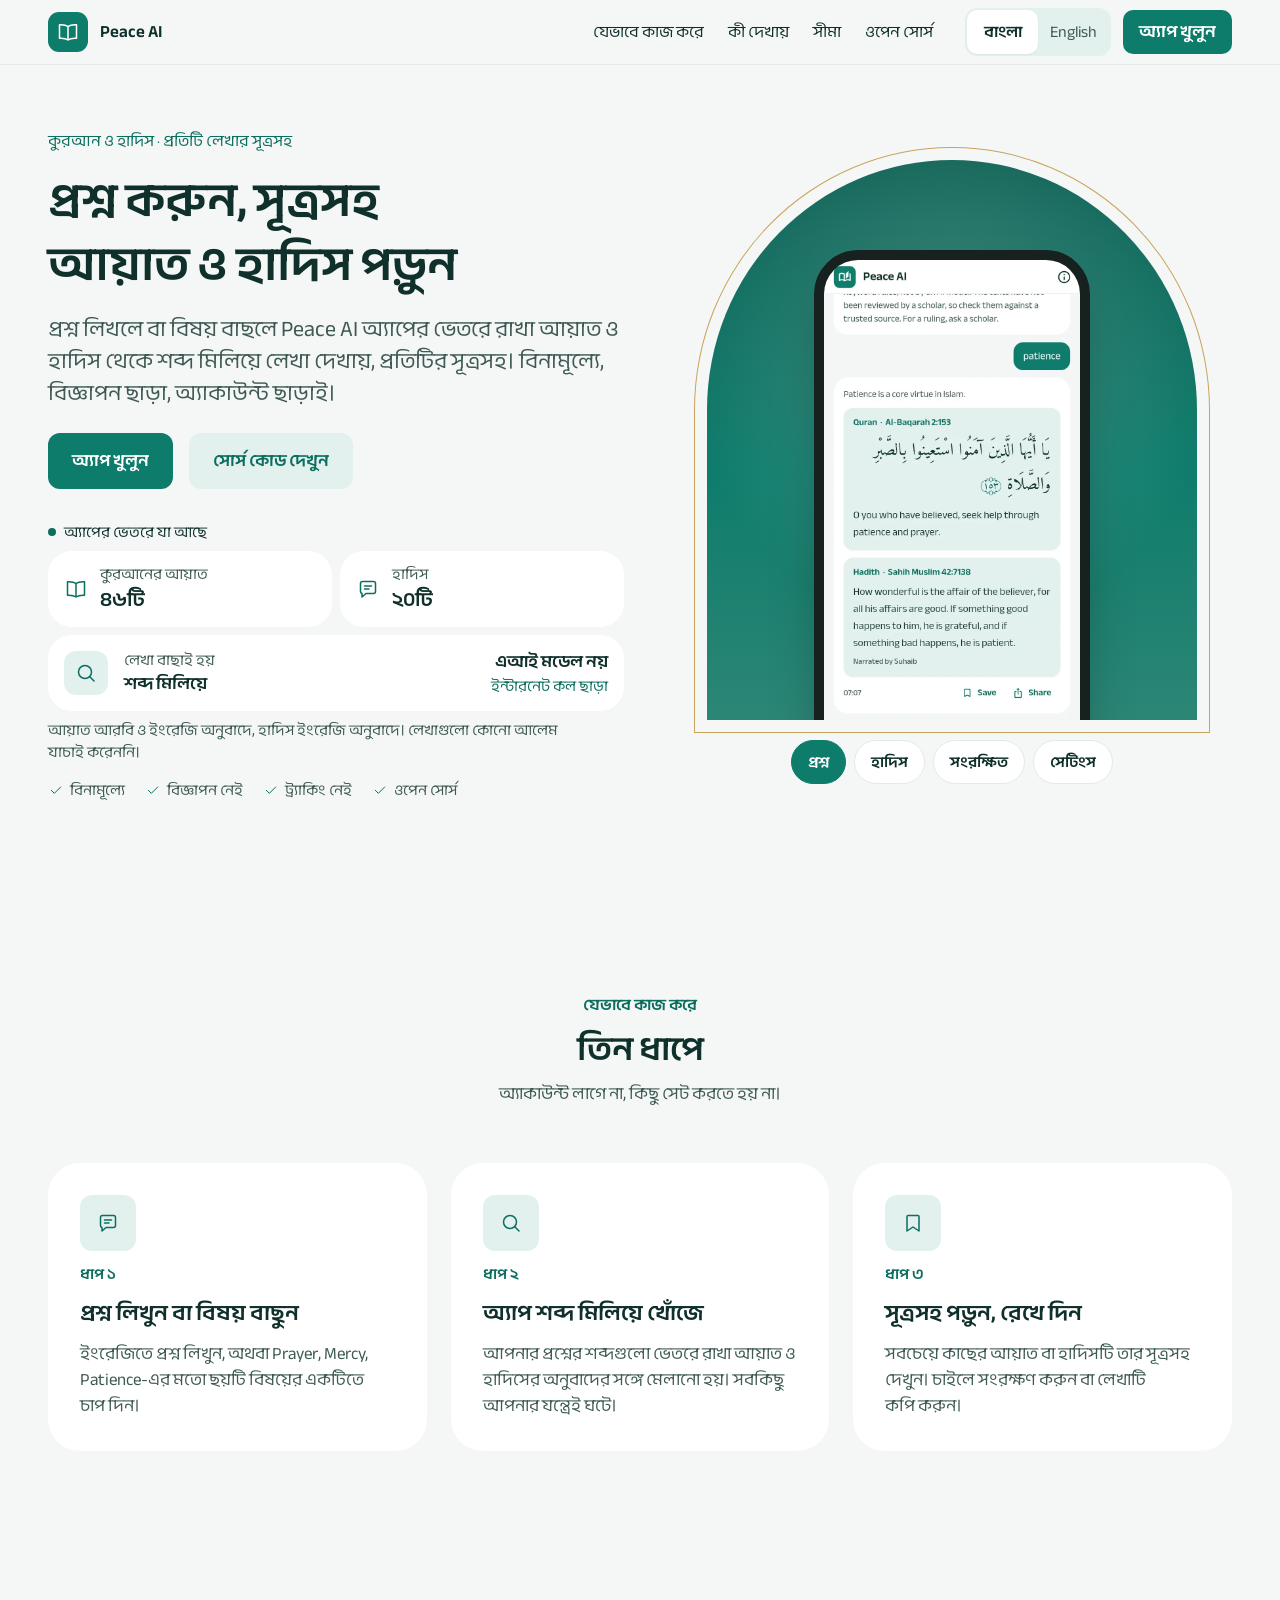
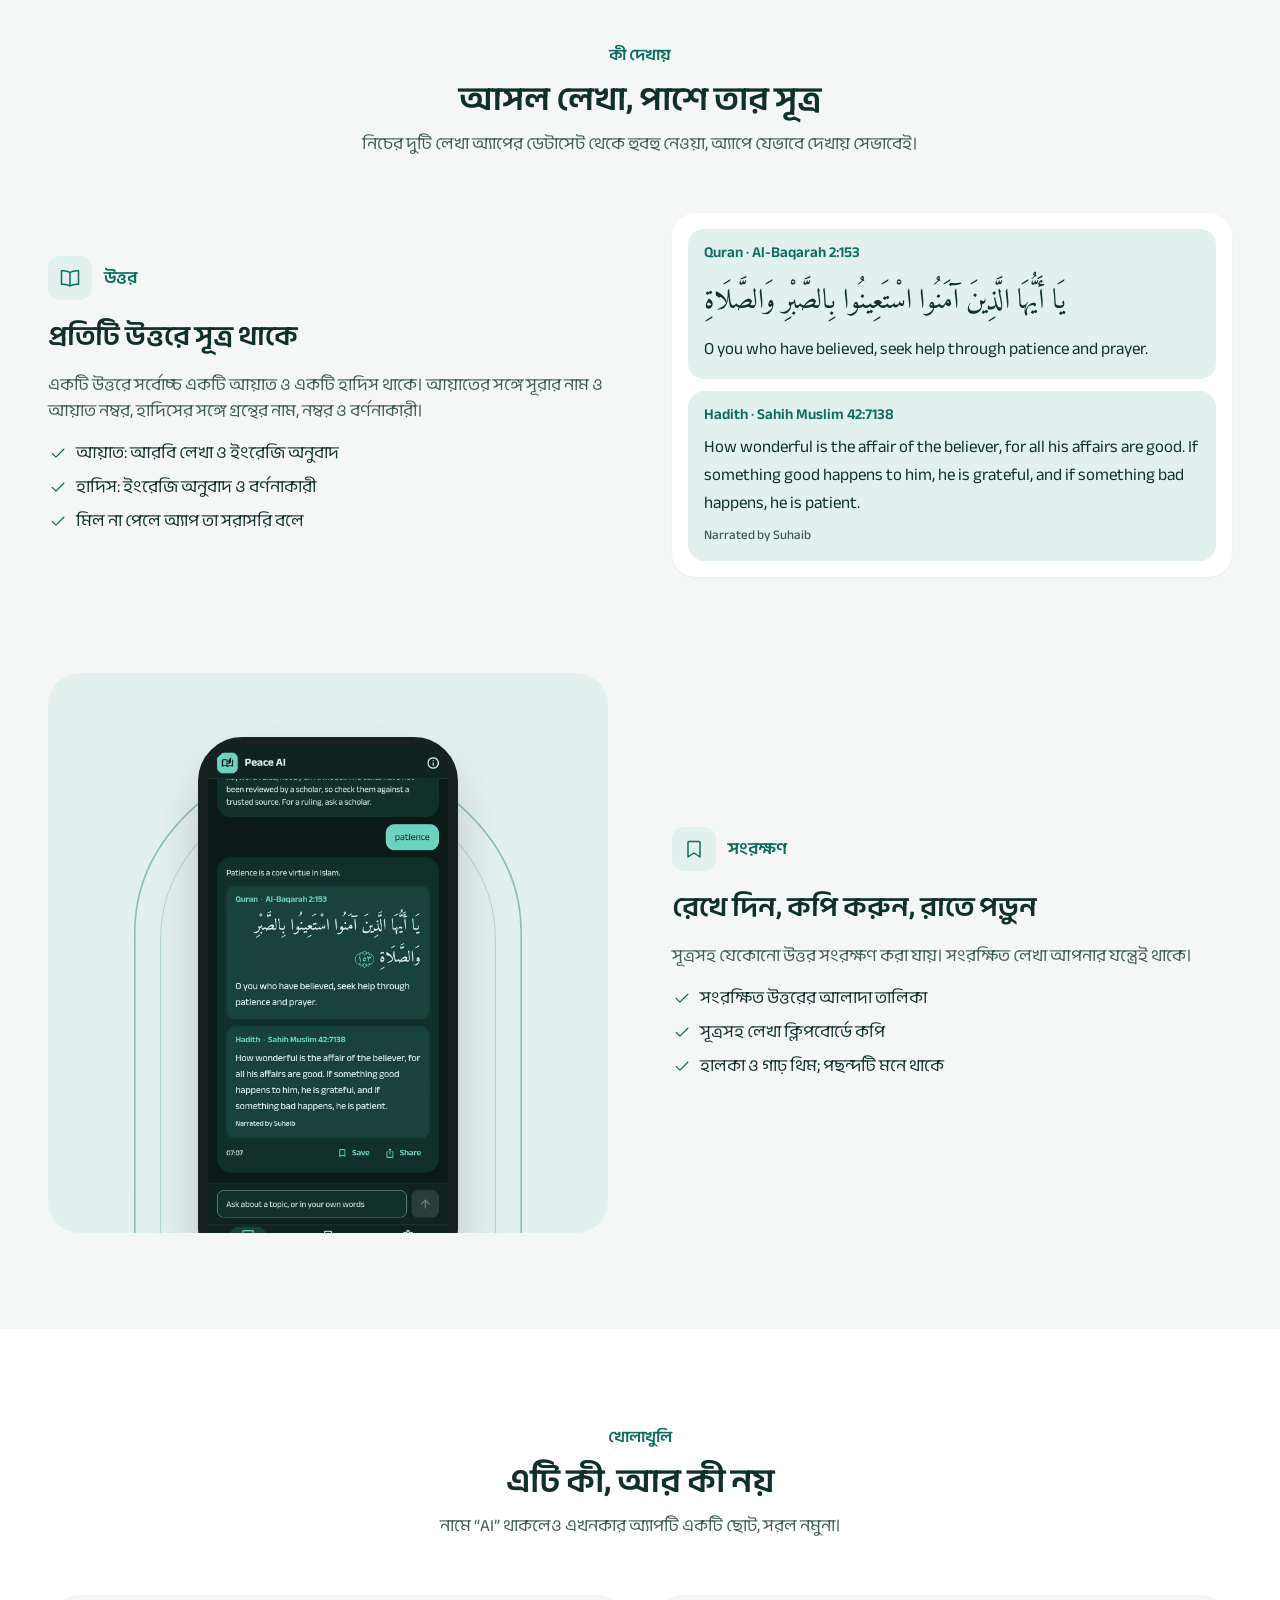
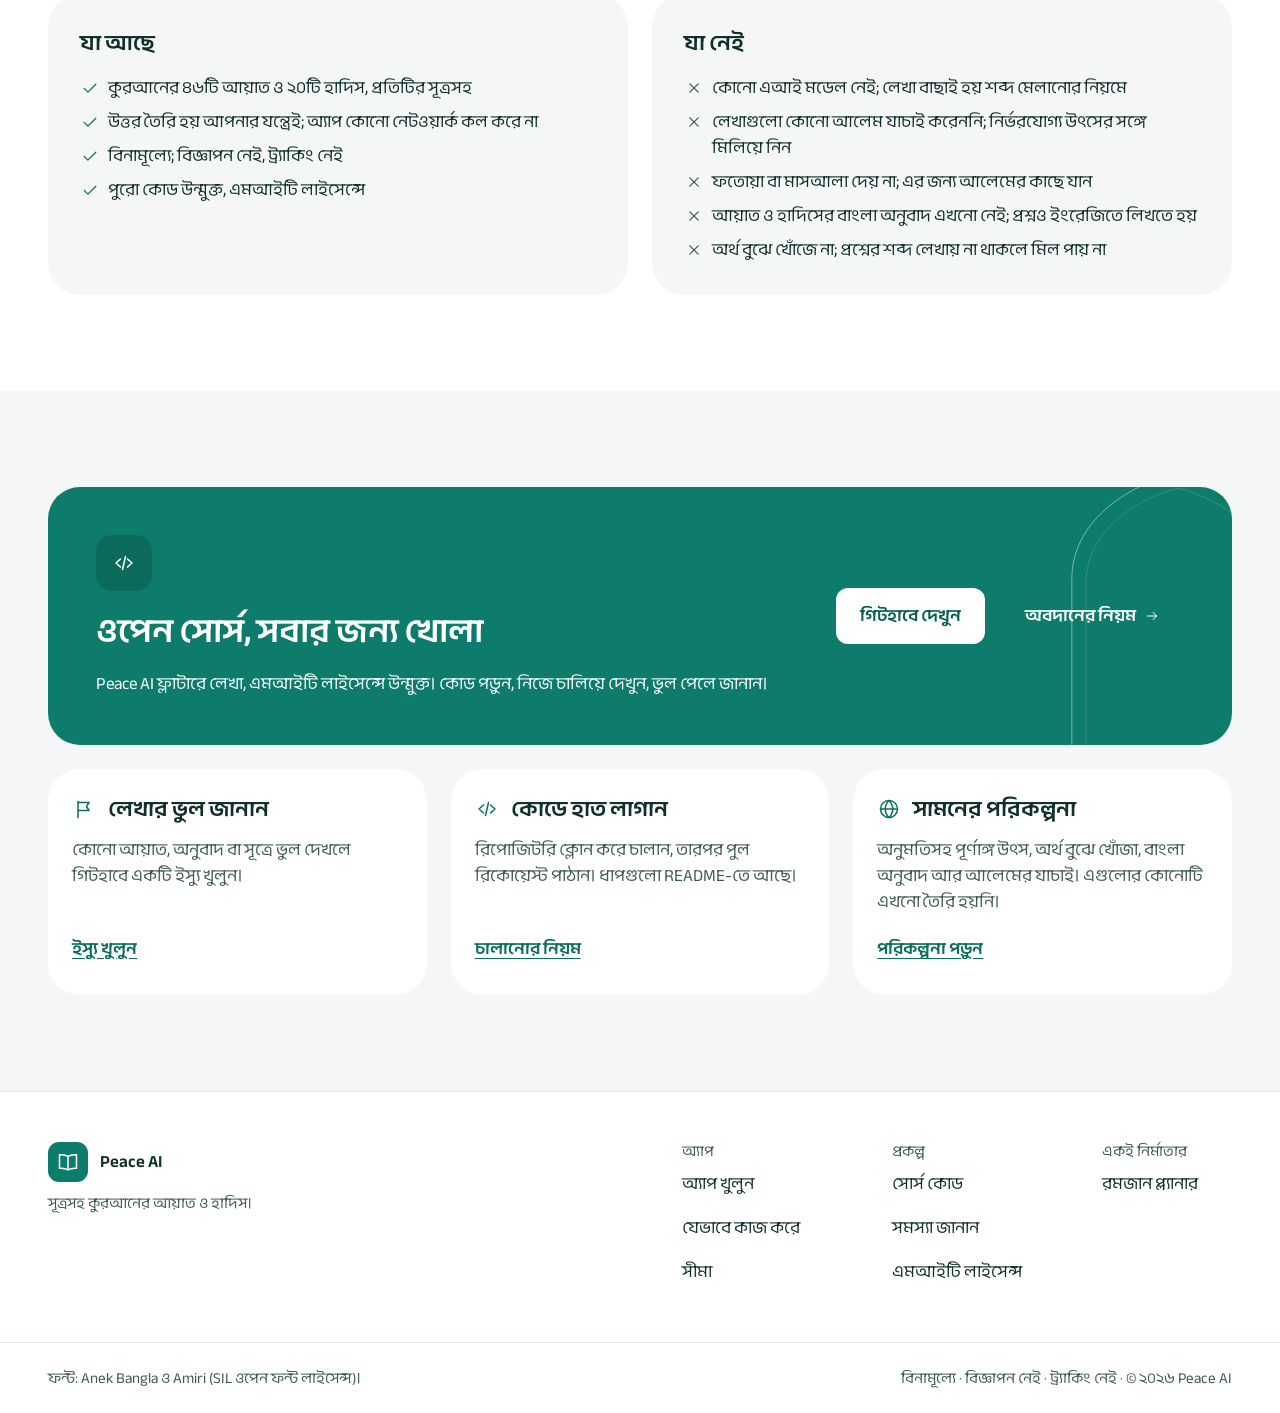
==== site/index.html @ f568fc6a "Retheme the app after Ramadan Planner and add a landing page The app now uses Ramadan Planner's desi" ====
<!doctype html>
<html lang="bn">
<head>
  <meta charset="utf-8">
  <meta name="viewport" content="width=device-width, initial-scale=1">
  <title>Peace AI: সূত্রসহ কুরআনের আয়াত ও হাদিস</title>
  <meta name="description" content="প্রশ্ন লিখলে Peace AI অ্যাপের ভেতরে রাখা ৪৬টি আয়াত ও ২০টি হাদিস থেকে শব্দ মিলিয়ে লেখা দেখায়, প্রতিটির সূত্রসহ। বিনামূল্যে, বিজ্ঞাপন ও ট্র্যাকিং ছাড়া, ওপেন সোর্স।">
  <meta name="theme-color" content="#0E7C6B">
  <link rel="preload" href="assets/fonts/anek-bangla-bengali-wght-normal.woff2" as="font" type="font/woff2" crossorigin>
  <link rel="stylesheet" href="styles.css">
  <link rel="icon" href="data:image/svg+xml,%3Csvg xmlns='http://www.w3.org/2000/svg' viewBox='0 0 40 40'%3E%3Crect width='40' height='40' rx='11' fill='%230E7C6B'/%3E%3Cpath d='M20 13v15M20 13c-2-1.6-5-2.2-9-2v15c4-.2 7 .4 9 2 2-1.6 5-2.2 9-2V11c-4-.2-7 .4-9 2Z' fill='none' stroke='%23fff' stroke-width='2' stroke-linejoin='round'/%3E%3C/svg%3E">
</head>
<body>
<svg width="0" height="0" style="position:absolute" aria-hidden="true">
  <defs>
    <symbol id="i-book" viewBox="0 0 24 24"><path d="M12 6.5v13.5M12 6.5C10.3 5.2 7.5 4.6 3.5 4.8v13.5c4-.2 6.8.4 8.5 1.7 1.7-1.3 4.5-1.9 8.5-1.7V4.8c-4-.2-6.8.4-8.5 1.7Z"/></symbol>
    <symbol id="i-check" viewBox="0 0 24 24"><path d="m5 12.5 4.5 4.5L19 7.5"/></symbol>
    <symbol id="i-cross" viewBox="0 0 24 24"><path d="M7 7l10 10M17 7 7 17"/></symbol>
    <symbol id="i-chat" viewBox="0 0 24 24"><path d="M4.5 6.5a2 2 0 0 1 2-2h11a2 2 0 0 1 2 2v8a2 2 0 0 1-2 2H10l-4 3.5V16.5a2 2 0 0 1-1.5-2Z"/><path d="M8.5 9h7M8.5 12h4.5"/></symbol>
    <symbol id="i-search" viewBox="0 0 24 24"><circle cx="11" cy="11" r="6.5"/><path d="m16 16 4 4"/></symbol>
    <symbol id="i-bookmark" viewBox="0 0 24 24"><path d="M7 4.5h10a1 1 0 0 1 1 1V20l-6-4-6 4V5.5a1 1 0 0 1 1-1Z"/></symbol>
    <symbol id="i-code" viewBox="0 0 24 24"><path d="m8.5 8-4.5 4 4.5 4M15.5 8l4.5 4-4.5 4M13.5 5.5l-3 13"/></symbol>
    <symbol id="i-heart" viewBox="0 0 24 24"><path d="M12 20s-7.5-4.4-7.5-10A4.3 4.3 0 0 1 12 7.4 4.3 4.3 0 0 1 19.5 10c0 5.6-7.5 10-7.5 10Z"/></symbol>
    <symbol id="i-flag" viewBox="0 0 24 24"><path d="M6 20.5V4.5M6 5.5h11l-2.5 4 2.5 4H6"/></symbol>
    <symbol id="i-globe" viewBox="0 0 24 24"><circle cx="12" cy="12" r="8.5"/><path d="M3.5 12h17M12 3.5c2.5 2.4 3.7 5.2 3.7 8.5s-1.2 6.1-3.7 8.5c-2.5-2.4-3.7-5.2-3.7-8.5s1.2-6.1 3.7-8.5Z"/></symbol>
    <symbol id="i-arrow" viewBox="0 0 24 24"><path d="M5 12h14M13.5 6.5 19 12l-5.5 5.5"/></symbol>
  </defs>
</svg>

<a class="skip" href="#main" data-i="skip">মূল অংশে যান</a>

<header class="bar">
  <div class="wrap bar-in">
    <a class="brand" href="#top" aria-label="Peace AI">
      <span class="logo" aria-hidden="true"><svg class="ic"><use href="#i-book"/></svg></span>
      <span class="brand-name" lang="en">Peace AI</span>
    </a>
    <nav class="nav" aria-label="সাইটের অংশ" data-i-attr="aria-label:navLabel">
      <a href="#how" data-i="navHow">যেভাবে কাজ করে</a>
      <a href="#shows" data-i="navShows">কী দেখায়</a>
      <a href="#honest" data-i="navHonest">সীমা</a>
      <a href="#open" data-i="navOpen">ওপেন সোর্স</a>
    </nav>
    <div class="seg" role="group" aria-label="ভাষা" data-i-attr="aria-label:langLabel">
      <button type="button" lang="bn" data-lang="bn" aria-pressed="true">বাংলা</button>
      <button type="button" lang="en" data-lang="en" aria-pressed="false">English</button>
    </div>
    <a class="btn btn-primary bar-cta" href="/app/" data-i="open">অ্যাপ খুলুন</a>
  </div>
</header>

<main id="main" tabindex="-1">
  <section class="wrap hero" id="top" aria-labelledby="hero-title">
    <div class="hero-text">
      <p class="eyebrow" data-i="heroEyebrow">কুরআন ও হাদিস · প্রতিটি লেখার সূত্রসহ</p>
      <h1 id="hero-title" data-i="heroTitle">প্রশ্ন করুন, সূত্রসহ আয়াত ও হাদিস পড়ুন</h1>
      <p class="lead" data-i="heroLead">প্রশ্ন লিখলে বা বিষয় বাছলে Peace AI অ্যাপের ভেতরে রাখা আয়াত ও হাদিস থেকে শব্দ মিলিয়ে লেখা দেখায়, প্রতিটির সূত্রসহ। বিনামূল্যে, বিজ্ঞাপন ছাড়া, অ্যাকাউন্ট ছাড়াই।</p>
      <div class="actions">
        <a class="btn btn-primary btn-lg" href="/app/" data-i="open">অ্যাপ খুলুন</a>
        <a class="btn btn-soft btn-lg" href="https://github.com/tahmidbintaslim/Peace-AI" data-i="source">সোর্স কোড দেখুন</a>
      </div>

      <section class="facts" aria-labelledby="facts-title">
        <h2 id="facts-title" class="dot-label"><span aria-hidden="true"></span><span data-i="factsTitle">অ্যাপের ভেতরে যা আছে</span></h2>
        <div class="fact-pair">
          <div class="card fact">
            <svg class="ic ic-accent"><use href="#i-book"/></svg>
            <p><span class="small muted" data-i="factVersesLabel">কুরআনের আয়াত</span><strong data-i="factVerses">৪৬টি</strong></p>
          </div>
          <div class="card fact">
            <svg class="ic ic-accent"><use href="#i-chat"/></svg>
            <p><span class="small muted" data-i="factHadithLabel">হাদিস</span><strong data-i="factHadith">২০টি</strong></p>
          </div>
        </div>
        <div class="card fact fact-wide">
          <span class="tile" aria-hidden="true"><svg class="ic"><use href="#i-search"/></svg></span>
          <p><span class="small muted" data-i="factHowLabel">লেখা বাছাই হয়</span><strong data-i="factHow">শব্দ মিলিয়ে</strong></p>
          <p class="fact-end"><strong data-i="factNoAi">এআই মডেল নয়</strong><span class="small accent" data-i="factOffline">ইন্টারনেট কল ছাড়া</span></p>
        </div>
        <p class="small muted" data-i="factNote">আয়াত আরবি ও ইংরেজি অনুবাদে, হাদিস ইংরেজি অনুবাদে। লেখাগুলো কোনো আলেম যাচাই করেননি।</p>
      </section>

      <ul class="ticks-row">
        <li><svg class="ic ic-sm ic-accent"><use href="#i-check"/></svg><span data-i="tickFree">বিনামূল্যে</span></li>
        <li><svg class="ic ic-sm ic-accent"><use href="#i-check"/></svg><span data-i="tickAds">বিজ্ঞাপন নেই</span></li>
        <li><svg class="ic ic-sm ic-accent"><use href="#i-check"/></svg><span data-i="tickTrack">ট্র্যাকিং নেই</span></li>
        <li><svg class="ic ic-sm ic-accent"><use href="#i-check"/></svg><span data-i="tickOpen">ওপেন সোর্স</span></li>
      </ul>
    </div>

    <div class="showcase">
      <div class="arch">
        <div class="phone">
          <img id="hero-shot" src="assets/app-verse.webp" width="780" height="1671" alt="Peace AI অ্যাপের স্ক্রিনশট: একটি আয়াত ও একটি হাদিস, সূত্রসহ" data-i-attr="alt:shotAlt">
        </div>
      </div>
      <div class="pills" role="group" aria-label="অ্যাপের স্ক্রিন" data-i-attr="aria-label:pillsLabel">
        <button type="button" data-shot="app-verse" aria-pressed="true" data-i="pillAsk">প্রশ্ন</button>
        <button type="button" data-shot="app-hadith" aria-pressed="false" data-i="pillHadith">হাদিস</button>
        <button type="button" data-shot="app-saved" aria-pressed="false" data-i="pillSaved">সংরক্ষিত</button>
        <button type="button" data-shot="app-settings" aria-pressed="false" data-i="pillSettings">সেটিংস</button>
      </div>
    </div>
  </section>

  <section class="wrap section" id="how" aria-labelledby="how-title">
    <div class="head">
      <p class="eyebrow strong" data-i="howEyebrow">যেভাবে কাজ করে</p>
      <h2 id="how-title" data-i="howTitle">তিন ধাপে</h2>
      <p class="muted" data-i="howSub">অ্যাকাউন্ট লাগে না, কিছু সেট করতে হয় না।</p>
    </div>
    <ol class="grid-3">
      <li class="card step">
        <span class="tile tile-lg" aria-hidden="true"><svg class="ic"><use href="#i-chat"/></svg></span>
        <p class="small accent strong" data-i="step1">ধাপ ১</p>
        <h3 data-i="step1Title">প্রশ্ন লিখুন বা বিষয় বাছুন</h3>
        <p class="muted" data-i="step1Body">ইংরেজিতে প্রশ্ন লিখুন, অথবা Prayer, Mercy, Patience-এর মতো ছয়টি বিষয়ের একটিতে চাপ দিন।</p>
      </li>
      <li class="card step">
        <span class="tile tile-lg" aria-hidden="true"><svg class="ic"><use href="#i-search"/></svg></span>
        <p class="small accent strong" data-i="step2">ধাপ ২</p>
        <h3 data-i="step2Title">অ্যাপ শব্দ মিলিয়ে খোঁজে</h3>
        <p class="muted" data-i="step2Body">আপনার প্রশ্নের শব্দগুলো ভেতরে রাখা আয়াত ও হাদিসের অনুবাদের সঙ্গে মেলানো হয়। সবকিছু আপনার যন্ত্রেই ঘটে।</p>
      </li>
      <li class="card step">
        <span class="tile tile-lg" aria-hidden="true"><svg class="ic"><use href="#i-bookmark"/></svg></span>
        <p class="small accent strong" data-i="step3">ধাপ ৩</p>
        <h3 data-i="step3Title">সূত্রসহ পড়ুন, রেখে দিন</h3>
        <p class="muted" data-i="step3Body">সবচেয়ে কাছের আয়াত বা হাদিসটি তার সূত্রসহ দেখুন। চাইলে সংরক্ষণ করুন বা লেখাটি কপি করুন।</p>
      </li>
    </ol>
  </section>

  <section class="wrap section" id="shows" aria-labelledby="shows-title">
    <div class="head">
      <p class="eyebrow strong" data-i="showsEyebrow">কী দেখায়</p>
      <h2 id="shows-title" data-i="showsTitle">আসল লেখা, পাশে তার সূত্র</h2>
      <p class="muted" data-i="showsSub">নিচের দুটি লেখা অ্যাপের ডেটাসেট থেকে হুবহু নেওয়া, অ্যাপে যেভাবে দেখায় সেভাবেই।</p>
    </div>

    <ul class="rows">
      <li class="row">
        <div class="row-text">
          <p class="tag"><span class="tile" aria-hidden="true"><svg class="ic"><use href="#i-book"/></svg></span><span data-i="f1Tag">উত্তর</span></p>
          <h3 data-i="f1Title">প্রতিটি উত্তরে সূত্র থাকে</h3>
          <p class="muted" data-i="f1Body">একটি উত্তরে সর্বোচ্চ একটি আয়াত ও একটি হাদিস থাকে। আয়াতের সঙ্গে সূরার নাম ও আয়াত নম্বর, হাদিসের সঙ্গে গ্রন্থের নাম, নম্বর ও বর্ণনাকারী।</p>
          <ul class="ticks">
            <li><svg class="ic ic-accent"><use href="#i-check"/></svg><span data-i="f1a">আয়াত: আরবি লেখা ও ইংরেজি অনুবাদ</span></li>
            <li><svg class="ic ic-accent"><use href="#i-check"/></svg><span data-i="f1b">হাদিস: ইংরেজি অনুবাদ ও বর্ণনাকারী</span></li>
            <li><svg class="ic ic-accent"><use href="#i-check"/></svg><span data-i="f1c">মিল না পেলে অ্যাপ তা সরাসরি বলে</span></li>
          </ul>
        </div>
        <div class="samples">
          <article class="card sample">
            <div class="source">
              <p class="source-ref" lang="en">Quran · Al-Baqarah 2:153</p>
              <p class="arabic" lang="ar" dir="rtl">يَا أَيُّهَا الَّذِينَ آمَنُوا اسْتَعِينُوا بِالصَّبْرِ وَالصَّلَاةِ</p>
              <p class="reading" lang="en">O you who have believed, seek help through patience and prayer.</p>
            </div>
            <div class="source">
              <p class="source-ref" lang="en">Hadith · Sahih Muslim 42:7138</p>
              <p class="reading" lang="en">How wonderful is the affair of the believer, for all his affairs are good. If something good happens to him, he is grateful, and if something bad happens, he is patient.</p>
              <p class="caption muted" lang="en">Narrated by Suhaib</p>
            </div>
          </article>
        </div>
      </li>

      <li class="row row-flip">
        <div class="row-text">
          <p class="tag"><span class="tile" aria-hidden="true"><svg class="ic"><use href="#i-bookmark"/></svg></span><span data-i="f2Tag">সংরক্ষণ</span></p>
          <h3 data-i="f2Title">রেখে দিন, কপি করুন, রাতে পড়ুন</h3>
          <p class="muted" data-i="f2Body">সূত্রসহ যেকোনো উত্তর সংরক্ষণ করা যায়। সংরক্ষিত লেখা আপনার যন্ত্রেই থাকে।</p>
          <ul class="ticks">
            <li><svg class="ic ic-accent"><use href="#i-check"/></svg><span data-i="f2a">সংরক্ষিত উত্তরের আলাদা তালিকা</span></li>
            <li><svg class="ic ic-accent"><use href="#i-check"/></svg><span data-i="f2b">সূত্রসহ লেখা ক্লিপবোর্ডে কপি</span></li>
            <li><svg class="ic ic-accent"><use href="#i-check"/></svg><span data-i="f2c">হালকা ও গাঢ় থিম; পছন্দটি মনে থাকে</span></li>
          </ul>
        </div>
        <div class="panel">
          <svg class="arch-lines" viewBox="0 0 400 480" fill="none" preserveAspectRatio="xMidYMax meet" aria-hidden="true">
            <path d="M20 480V200C20 104 110 42 200 20C290 42 380 104 380 200V480" stroke="currentColor" stroke-width="1.5"/>
            <path d="M44 480V206C44 122 122 66 200 46C278 66 356 122 356 206V480" stroke="currentColor" stroke-opacity=".5"/>
          </svg>
          <div class="phone phone-sm">
            <img src="assets/app-verse-dark.webp" width="780" height="1671" loading="lazy" decoding="async" alt="গাঢ় থিমে Peace AI অ্যাপের স্ক্রিনশট" data-i-attr="alt:shotDarkAlt">
          </div>
        </div>
      </li>
    </ul>
  </section>

  <section class="band" id="honest" aria-labelledby="honest-title">
    <div class="wrap section">
      <div class="head">
        <p class="eyebrow strong" data-i="honestEyebrow">খোলাখুলি</p>
        <h2 id="honest-title" data-i="honestTitle">এটি কী, আর কী নয়</h2>
        <p class="muted" data-i="honestSub">নামে “AI” থাকলেও এখনকার অ্যাপটি একটি ছোট, সরল নমুনা।</p>
      </div>
      <div class="grid-2">
        <div class="card card-page">
          <h3 data-i="isTitle">যা আছে</h3>
          <ul class="ticks">
            <li><svg class="ic ic-accent"><use href="#i-check"/></svg><span data-i="is1">কুরআনের ৪৬টি আয়াত ও ২০টি হাদিস, প্রতিটির সূত্রসহ</span></li>
            <li><svg class="ic ic-accent"><use href="#i-check"/></svg><span data-i="is2">উত্তর তৈরি হয় আপনার যন্ত্রেই; অ্যাপ কোনো নেটওয়ার্ক কল করে না</span></li>
            <li><svg class="ic ic-accent"><use href="#i-check"/></svg><span data-i="is3">বিনামূল্যে; বিজ্ঞাপন নেই, ট্র্যাকিং নেই</span></li>
            <li><svg class="ic ic-accent"><use href="#i-check"/></svg><span data-i="is4">পুরো কোড উন্মুক্ত, এমআইটি লাইসেন্সে</span></li>
          </ul>
        </div>
        <div class="card card-page">
          <h3 data-i="notTitle">যা নেই</h3>
          <ul class="ticks ticks-no">
            <li><svg class="ic"><use href="#i-cross"/></svg><span data-i="not1">কোনো এআই মডেল নেই; লেখা বাছাই হয় শব্দ মেলানোর নিয়মে</span></li>
            <li><svg class="ic"><use href="#i-cross"/></svg><span data-i="not2">লেখাগুলো কোনো আলেম যাচাই করেননি; নির্ভরযোগ্য উৎসের সঙ্গে মিলিয়ে নিন</span></li>
            <li><svg class="ic"><use href="#i-cross"/></svg><span data-i="not3">ফতোয়া বা মাসআলা দেয় না; এর জন্য আলেমের কাছে যান</span></li>
            <li><svg class="ic"><use href="#i-cross"/></svg><span data-i="not4">আয়াত ও হাদিসের বাংলা অনুবাদ এখনো নেই; প্রশ্নও ইংরেজিতে লিখতে হয়</span></li>
            <li><svg class="ic"><use href="#i-cross"/></svg><span data-i="not5">অর্থ বুঝে খোঁজে না; প্রশ্নের শব্দ লেখায় না থাকলে মিল পায় না</span></li>
          </ul>
        </div>
      </div>
    </div>
  </section>

  <section class="wrap section" id="open" aria-labelledby="open-title">
    <div class="banner">
      <svg class="arch-lines banner-lines" viewBox="0 0 400 480" fill="none" preserveAspectRatio="xMidYMax meet" aria-hidden="true">
        <path d="M20 480V200C20 104 110 42 200 20C290 42 380 104 380 200V480" stroke="currentColor" stroke-width="1.5"/>
        <path d="M44 480V206C44 122 122 66 200 46C278 66 356 122 356 206V480" stroke="currentColor" stroke-opacity=".5"/>
      </svg>
      <div class="banner-text">
        <span class="banner-tile" aria-hidden="true"><svg class="ic"><use href="#i-code"/></svg></span>
        <h2 id="open-title" data-i="openTitle">ওপেন সোর্স, সবার জন্য খোলা</h2>
        <p data-i="openBody">Peace AI ফ্লাটারে লেখা, এমআইটি লাইসেন্সে উন্মুক্ত। কোড পড়ুন, নিজে চালিয়ে দেখুন, ভুল পেলে জানান।</p>
      </div>
      <div class="banner-actions">
        <a class="btn btn-white btn-lg" href="https://github.com/tahmidbintaslim/Peace-AI" data-i="openGithub">গিটহাবে দেখুন</a>
        <a class="btn btn-ghost btn-lg" href="https://github.com/tahmidbintaslim/Peace-AI/blob/main/CONTRIBUTING.md"><span data-i="openGuide">অবদানের নিয়ম</span><svg class="ic ic-sm"><use href="#i-arrow"/></svg></a>
      </div>
    </div>

    <ul class="grid-3 contribute">
      <li class="card">
        <h3><svg class="ic" aria-hidden="true"><use href="#i-flag"/></svg><span data-i="c1Title">লেখার ভুল জানান</span></h3>
        <p class="muted" data-i="c1Body">কোনো আয়াত, অনুবাদ বা সূত্রে ভুল দেখলে গিটহাবে একটি ইস্যু খুলুন।</p>
        <a class="link" href="https://github.com/tahmidbintaslim/Peace-AI/issues" data-i="c1Link">ইস্যু খুলুন</a>
      </li>
      <li class="card">
        <h3><svg class="ic" aria-hidden="true"><use href="#i-code"/></svg><span data-i="c2Title">কোডে হাত লাগান</span></h3>
        <p class="muted" data-i="c2Body">রিপোজিটরি ক্লোন করে চালান, তারপর পুল রিকোয়েস্ট পাঠান। ধাপগুলো README-তে আছে।</p>
        <a class="link" href="https://github.com/tahmidbintaslim/Peace-AI#running-it" data-i="c2Link">চালানোর নিয়ম</a>
      </li>
      <li class="card">
        <h3><svg class="ic" aria-hidden="true"><use href="#i-globe"/></svg><span data-i="c3Title">সামনের পরিকল্পনা</span></h3>
        <p class="muted" data-i="c3Body">অনুমতিসহ পূর্ণাঙ্গ উৎস, অর্থ বুঝে খোঁজা, বাংলা অনুবাদ আর আলেমের যাচাই। এগুলোর কোনোটি এখনো তৈরি হয়নি।</p>
        <a class="link" href="https://github.com/tahmidbintaslim/Peace-AI#direction" data-i="c3Link">পরিকল্পনা পড়ুন</a>
      </li>
    </ul>
  </section>
</main>

<footer class="foot">
  <div class="wrap foot-in">
    <div class="foot-brand">
      <a class="brand" href="#top" aria-label="Peace AI">
        <span class="logo" aria-hidden="true"><svg class="ic"><use href="#i-book"/></svg></span>
        <span class="brand-name" lang="en">Peace AI</span>
      </a>
      <p class="small muted" data-i="footTag">সূত্রসহ কুরআনের আয়াত ও হাদিস।</p>
    </div>
    <nav class="foot-nav" aria-label="ফুটার" data-i-attr="aria-label:footLabel">
      <div>
        <p class="small muted" data-i="footApp">অ্যাপ</p>
        <a href="/app/" data-i="open">অ্যাপ খুলুন</a>
        <a href="#how" data-i="navHow">যেভাবে কাজ করে</a>
        <a href="#honest" data-i="navHonest">সীমা</a>
      </div>
      <div>
        <p class="small muted" data-i="footProject">প্রকল্প</p>
        <a href="https://github.com/tahmidbintaslim/Peace-AI" data-i="footSource">সোর্স কোড</a>
        <a href="https://github.com/tahmidbintaslim/Peace-AI/issues" data-i="footReport">সমস্যা জানান</a>
        <a href="https://github.com/tahmidbintaslim/Peace-AI/blob/main/LICENSE" data-i="footLicense">এমআইটি লাইসেন্স</a>
      </div>
      <div>
        <p class="small muted" data-i="footSibling">একই নির্মাতার</p>
        <a href="https://ramadanplanner.tahmid.space/" data-i="footRamadan">রমজান প্ল্যানার</a>
      </div>
    </nav>
  </div>
  <div class="wrap foot-end">
    <p class="small muted" data-i="footFonts">ফন্ট: Anek Bangla ও Amiri (SIL ওপেন ফন্ট লাইসেন্স)।</p>
    <p class="small muted" data-i="footPromise">বিনামূল্যে · বিজ্ঞাপন নেই · ট্র্যাকিং নেই · © ২০২৬ Peace AI</p>
  </div>
</footer>

<script src="main.js"></script>
</body>
</html>
---- site/styles.css ----
/*
 * Peace AI landing page. The tokens, type scale, radii and shapes follow
 * Ramadan Planner's design system (its "v4" tokens), so the two sites read as
 * siblings. Breakpoints: medium from 431px, regular from 835px.
 */
@font-face {
  font-family: "Anek Bangla Variable";
  font-style: normal;
  font-display: swap;
  font-weight: 100 800;
  src: url("assets/fonts/anek-bangla-bengali-wght-normal.woff2") format("woff2-variations");
  unicode-range: U+0951-0952, U+0964-0965, U+0980-09FE, U+1CD0, U+1CD2, U+1CD5-1CD6, U+1CD8, U+1CE1, U+1CEA, U+1CED, U+1CF2, U+1CF5-1CF7, U+200C-200D, U+20B9, U+25CC, U+A8F1;
}
@font-face {
  font-family: "Anek Bangla Variable";
  font-style: normal;
  font-display: swap;
  font-weight: 100 800;
  src: url("assets/fonts/anek-bangla-latin-wght-normal.woff2") format("woff2-variations");
  unicode-range: U+0000-00FF, U+0131, U+0152-0153, U+02BB-02BC, U+02C6, U+02DA, U+02DC, U+0304, U+0308, U+0329, U+2000-206F, U+20AC, U+2122, U+2191, U+2193, U+2212, U+2215, U+FEFF, U+FFFD;
}
@font-face {
  font-family: "Amiri";
  font-style: normal;
  font-display: swap;
  font-weight: 400;
  src: url("assets/fonts/amiri-arabic-400-normal.woff2") format("woff2");
  unicode-range: U+0600-06FF, U+0750-077F, U+0870-088E, U+0890-0891, U+0897-08E1, U+08E3-08FF, U+200C-200E, U+2010-2011, U+204F, U+2E41, U+FB50-FDFF, U+FE70-FE74, U+FE76-FEFC;
}

:root {
  --page: #F4F7F6;
  --surface: #FFFFFF;
  --tonal: #E3F1EE;
  --tonal-hover: #D3E8E3;
  --ink: #10302B;
  --muted: #3F5A54;
  --rule: #E3EAE8;
  --primary: #0E7C6B;
  --primary-pressed: #0A5F52;
  --on-primary: #FFFFFF;
  --accent: #0B6E5F;
  --focus: #0E7C6B;
  --live: #0E7C6B;
  --gold: #C9A45C;
  --shadow-soft: 0 1px 2px rgba(0, 0, 0, 0.05);
  --font: "Anek Bangla Variable", "Kalpurush", "SolaimanLipi", system-ui, sans-serif;
  color-scheme: light dark;
}
@media (prefers-color-scheme: dark) {
  :root {
    --page: #0B1A17;
    --surface: #12302A;
    --tonal: #17423A;
    --tonal-hover: #1C4E44;
    --ink: #E8F1EF;
    --muted: #CFE0DC;
    --rule: #1D3F38;
    --primary: #6BD3C0;
    --primary-pressed: #4FBFAA;
    --on-primary: #06110F;
    --accent: #6BD3C0;
    --focus: #6BD3C0;
    --gold: #E0C27A;
    --shadow-soft: 0 1px 2px rgba(0, 0, 0, 0.2);
  }
}

*, *::before, *::after { box-sizing: border-box; }
html { scroll-behavior: smooth; -webkit-text-size-adjust: 100%; }
body {
  margin: 0;
  background: var(--page);
  color: var(--ink);
  font: 400 17px/26px var(--font);
  text-rendering: optimizeLegibility;
  -webkit-font-smoothing: antialiased;
}
:lang(en) { line-height: 24px; }
h1, h2, h3, p, ul, ol { margin: 0; padding: 0; }
ul, ol { list-style: none; }
h1, h2, h3 { font-weight: 600; text-wrap: balance; }
p, li { text-wrap: pretty; }
img { display: block; max-width: 100%; height: auto; }
a { color: inherit; text-decoration: none; }
button { font: inherit; color: inherit; border: 0; background: none; cursor: pointer; }
:focus-visible { outline: 2px solid var(--focus); outline-offset: 2px; }
[id] { scroll-margin-top: 80px; }

/* Clear steps: body 17, h3 22, h2 28 (34 on wide screens), h1 34 (48 from 431px). */
h1 { font-size: 34px; line-height: 48px; }
h2 { font-size: 28px; line-height: 40px; }
h3 { font-size: 22px; line-height: 32px; }
:lang(en) h1 { line-height: 41px; letter-spacing: -0.01em; }
:lang(en) h2 { line-height: 34px; letter-spacing: -0.01em; }
:lang(en) h3 { line-height: 28px; }
.small { font-size: 15px; line-height: 22px; }
.caption { font-size: 13px; line-height: 20px; font-weight: 500; }
.muted { color: var(--muted); }
.accent { color: var(--accent); }
.strong { font-weight: 600; }
.eyebrow { font-size: 16px; line-height: 24px; color: var(--accent); }

.wrap { width: 100%; max-width: 1296px; margin: 0 auto; padding-inline: 16px; }
.section { padding-block: 64px; }
.skip {
  position: fixed; left: 16px; top: -100px; z-index: 100;
  display: inline-flex; align-items: center; min-height: 44px; padding: 0 12px; border-radius: 10px; background: var(--surface);
}
.skip:focus { top: 16px; }

.ic {
  width: 24px; height: 24px; flex: none;
  fill: none; stroke: currentColor; stroke-width: 1.5;
  stroke-linecap: round; stroke-linejoin: round;
}
.ic-sm { width: 16px; height: 16px; }
.ic-accent { color: var(--accent); }

/* Buttons: 44 high (radius 10), large 56 (radius 12). */
.btn {
  display: inline-flex; align-items: center; justify-content: center; gap: 8px;
  min-height: 44px; padding: 0 16px; border-radius: 10px;
  font-size: 17px; font-weight: 600; white-space: nowrap;
  transition: background-color 120ms, transform 120ms, opacity 120ms;
}
.btn:active { transform: scale(0.97); opacity: 0.85; }
.btn-lg { min-height: 56px; padding: 0 24px; border-radius: 12px; }
.btn-primary { background: var(--primary); color: var(--on-primary); }
.btn-primary:hover { background: var(--primary-pressed); }
.btn-soft { background: var(--tonal); color: var(--accent); }
.btn-soft:hover { background: var(--tonal-hover); }
.btn-white { background: #FFFFFF; color: #0A5F52; }
.btn-ghost { color: #FFFFFF; }
.btn-ghost:hover { background: rgba(0, 0, 0, 0.12); }

/* Top bar */
.bar { border-bottom: 1px solid var(--rule); background: var(--page); }
.bar-in { display: flex; align-items: center; gap: 12px; min-height: 64px; }
.brand { display: inline-flex; align-items: center; gap: 12px; min-height: 44px; margin-inline-end: auto; }
.logo {
  display: flex; align-items: center; justify-content: center;
  width: 40px; height: 40px; border-radius: 11px;
  background: var(--live); color: #FFFFFF;
}
.brand-name { font-size: 17px; font-weight: 600; white-space: nowrap; }
.nav { display: none; }
.nav a, .foot-nav a, .link {
  display: inline-flex; align-items: center; min-height: 44px; min-width: 44px; border-radius: 12px;
}
.nav a { padding: 0 12px; font-size: 16px; }
.nav a:hover, .foot-nav a:hover { color: var(--accent); }
.bar-cta { display: none; }

/* Segmented switch: a pale track, the chosen option on a card. */
.seg {
  display: inline-grid; grid-template-columns: 1fr 1fr;
  padding: 2px; border-radius: 12px; background: var(--tonal);
}
.seg button {
  min-height: 44px; padding: 0 12px; border-radius: 10px;
  font-size: 16px; color: var(--muted);
}
.seg button[aria-pressed="true"] {
  background: var(--surface); color: var(--ink); font-weight: 600; box-shadow: var(--shadow-soft);
}

/* Hero */
.hero { display: grid; grid-template-columns: minmax(0, 1fr); gap: 40px; padding-block: 32px 64px; }
.hero-text { display: flex; flex-direction: column; gap: 16px; }
.lead { max-width: 640px; color: var(--muted); }
.actions { display: flex; flex-direction: column; gap: 12px; margin-top: 8px; }
.facts { display: flex; flex-direction: column; gap: 8px; margin-top: 16px; }
.dot-label {
  display: flex; align-items: center; gap: 8px;
  font-size: 15px; line-height: 22px; font-weight: 400;
}
.dot-label > span:first-child { width: 8px; height: 8px; border-radius: 999px; background: var(--accent); }
.card { background: var(--surface); border-radius: 24px; padding: 24px; }
.fact-pair { display: grid; grid-template-columns: repeat(2, minmax(0, 1fr)); gap: 8px; }
.fact { display: flex; align-items: center; gap: 12px; min-height: 76px; padding: 12px 16px; }
.fact p { display: flex; flex-direction: column; min-width: 0; }
.fact strong { font-size: 20px; line-height: 30px; font-weight: 600; }
.fact-wide { gap: 16px; }
.fact-wide strong { font-size: 17px; line-height: 26px; }
.fact-end { margin-inline-start: auto; text-align: end; }
.tile {
  display: flex; align-items: center; justify-content: center; flex: none;
  width: 44px; height: 44px; border-radius: 12px;
  background: var(--tonal); color: var(--accent);
}
.tile-lg { width: 56px; height: 56px; }
.ticks-row { display: flex; flex-wrap: wrap; gap: 4px 20px; font-size: 15px; line-height: 22px; color: var(--muted); }
.ticks-row li { display: flex; align-items: center; gap: 6px; }

/* The arch: a green panel with a thin gold frame, holding the phone. */
.showcase { display: flex; flex-direction: column; align-items: center; gap: 20px; width: 100%; max-width: 560px; margin-inline: auto; }
.arch {
  position: relative; overflow: hidden;
  width: calc(100% - 28px); max-width: 490px; height: 460px; margin-top: 14px;
  border-radius: 50% 50% 0 0 / 250px 250px 0 0;
  background:
    radial-gradient(circle at 50% 34%, rgba(255, 255, 255, 0.22), transparent 62%),
    linear-gradient(180deg, #0A5F52 0%, #0E7C6B 55%, #2C8676 100%);
  outline: 1.5px solid var(--gold); outline-offset: 12px;
  display: flex; justify-content: center;
}
.phone {
  flex: none; align-self: flex-start; width: 236px; margin-top: 72px;
  border: 9px solid #17211F; border-radius: 40px; background: #17211F;
  box-shadow: 0 24px 60px -20px rgba(0, 0, 0, 0.4);
}
.phone img { width: 100%; border-radius: 31px; }
.pills { display: flex; flex-wrap: wrap; justify-content: center; gap: 8px; }
.pills button {
  min-height: 44px; padding: 0 16px; border-radius: 999px;
  background: var(--surface); border: 1px solid var(--rule);
  font-size: 15px; font-weight: 600;
}
.pills button[aria-pressed="true"] { background: var(--primary); border-color: var(--primary); color: var(--on-primary); }

/* Sections */
.head { display: flex; flex-direction: column; gap: 8px; max-width: 720px; margin: 0 auto 40px; text-align: center; }
.grid-3, .grid-2 { display: grid; grid-template-columns: minmax(0, 1fr); gap: 16px; }
.step { display: flex; flex-direction: column; gap: 12px; border-radius: 32px; }
.rows { display: flex; flex-direction: column; gap: 64px; }
.row { display: grid; grid-template-columns: minmax(0, 1fr); gap: 32px; align-items: center; }
.row-text { display: flex; flex-direction: column; gap: 16px; }
.tag { display: flex; align-items: center; gap: 12px; font-weight: 600; color: var(--accent); }
.ticks { display: flex; flex-direction: column; gap: 8px; }
.ticks li { display: flex; align-items: flex-start; gap: 8px; }
.ticks .ic { width: 20px; height: 20px; margin-top: 3px; }
.ticks-no .ic { color: var(--muted); }

/* A reply as the app sets it: a card holding pale green source blocks. */
.sample { display: flex; flex-direction: column; gap: 12px; padding: 16px; box-shadow: var(--shadow-soft); }
.source { display: flex; flex-direction: column; gap: 8px; padding: 12px 16px 16px; border-radius: 16px; background: var(--tonal); }
.source-ref { font-size: 15px; line-height: 22px; font-weight: 600; color: var(--accent); }
.arabic { font-family: "Amiri", "Noto Naskh Arabic", "Geeza Pro", serif; font-size: 28px; line-height: 2; }
.reading { line-height: 28px; }

.panel {
  position: relative; display: flex; justify-content: center; overflow: hidden;
  height: 440px; padding-top: 48px; border-radius: 32px; background: var(--tonal);
}
.arch-lines { position: absolute; inset: auto 0 0; height: 92%; width: 100%; color: color-mix(in srgb, var(--accent) 40%, transparent); }
.phone-sm { position: relative; margin-top: 0; width: 240px; }

.band { background: var(--surface); padding-block: 64px; }
.band > .wrap { padding-block: 0; }
.card-page { display: flex; flex-direction: column; gap: 16px; border-radius: 32px; background: var(--page); }

.banner {
  position: relative; overflow: hidden; display: flex; flex-direction: column; gap: 24px;
  padding: 32px; border-radius: 32px; background: var(--live); color: #FFFFFF;
}
.banner :focus-visible { outline-color: #FFFFFF; }
.banner-lines { display: none; inset: auto -64px 0 auto; width: auto; height: 110%; color: rgba(255, 255, 255, 0.5); pointer-events: none; }
.banner-text { position: relative; display: flex; flex-direction: column; gap: 16px; flex: 1; }
.banner-text p { max-width: 720px; }
.banner-tile { display: flex; align-items: center; justify-content: center; width: 56px; height: 56px; border-radius: 16px; background: rgba(0, 0, 0, 0.15); }
.banner-actions { position: relative; display: flex; flex-direction: column; gap: 12px; }
.contribute { margin-top: 16px; }
.contribute .card { display: flex; flex-direction: column; gap: 12px; border-radius: 32px; }
.contribute h3 { display: flex; align-items: center; gap: 12px; }
.contribute h3 .ic { color: var(--accent); }
.link { margin-top: auto; align-self: flex-start; font-weight: 600; color: var(--accent); text-decoration: underline; text-underline-offset: 4px; }

/* Footer */
.foot { border-top: 1px solid var(--rule); background: var(--surface); }
.foot-in { display: grid; grid-template-columns: minmax(0, 1fr); gap: 32px; padding-block: 48px; }
.foot-brand { display: flex; flex-direction: column; gap: 8px; }
.foot-nav { display: grid; grid-template-columns: repeat(2, minmax(0, 1fr)); gap: 32px; }
.foot-nav div { display: flex; flex-direction: column; align-items: flex-start; }
.foot-end { display: flex; flex-direction: column; gap: 8px; padding-block: 24px; border-top: 1px solid var(--rule); }

@media (min-width: 431px) {
  .wrap { padding-inline: 24px; }
  h1 { font-size: 48px; line-height: 64px; }
  :lang(en) h1 { line-height: 56px; }
  .actions, .banner-actions { flex-direction: row; gap: 16px; }
  .arch { height: 560px; }
  .phone { width: 276px; margin-top: 90px; border-width: 10px; border-radius: 44px; }
  .phone img { border-radius: 34px; }
  .phone-sm { margin-top: 0; width: 260px; }
  .grid-2 { grid-template-columns: repeat(2, minmax(0, 1fr)); }
  .foot-nav { grid-template-columns: repeat(3, minmax(0, 1fr)); }
}
@media (min-width: 600px) {
  .bar-cta { display: inline-flex; }
}
@media (min-width: 835px) {
  .wrap { padding-inline: 48px; }
  .section { padding-block: 96px; }
  .band { padding-block: 96px; }
  .head { margin-bottom: 56px; }
  h2 { font-size: 34px; line-height: 48px; }
  :lang(en) h2 { line-height: 41px; }
  .hero { grid-template-columns: minmax(0, 1fr) minmax(0, 560px); align-items: center; gap: 48px; padding-block: 64px 96px; }
  .lead { font-size: 22px; line-height: 32px; }
  :lang(en) .lead { line-height: 30px; }
  .grid-3 { grid-template-columns: repeat(3, minmax(0, 1fr)); gap: 24px; }
  .grid-2 { gap: 24px; }
  .step, .card-page { padding: 32px; }
  .rows { gap: 96px; }
  .row { grid-template-columns: repeat(2, minmax(0, 1fr)); gap: 64px; }
  .row-flip .row-text { order: 2; }
  .row-text h3 { font-size: 28px; line-height: 40px; }
  .panel { height: 560px; padding-top: 64px; }
  .banner { flex-direction: row; align-items: center; padding: 48px; }
  .banner-lines { display: block; }
  .contribute { margin-top: 24px; }
  .foot-in { grid-template-columns: 1fr auto; gap: 80px; }
  .foot-nav { gap: 80px; }
  .foot-end { flex-direction: row; justify-content: space-between; }
}
@media (min-width: 1040px) {
  .nav { display: flex; margin-inline-end: 8px; }
}
@media (prefers-reduced-motion: reduce) {
  html { scroll-behavior: auto; }
  .btn { transition: none; }
  .btn:active { transform: none; }
}
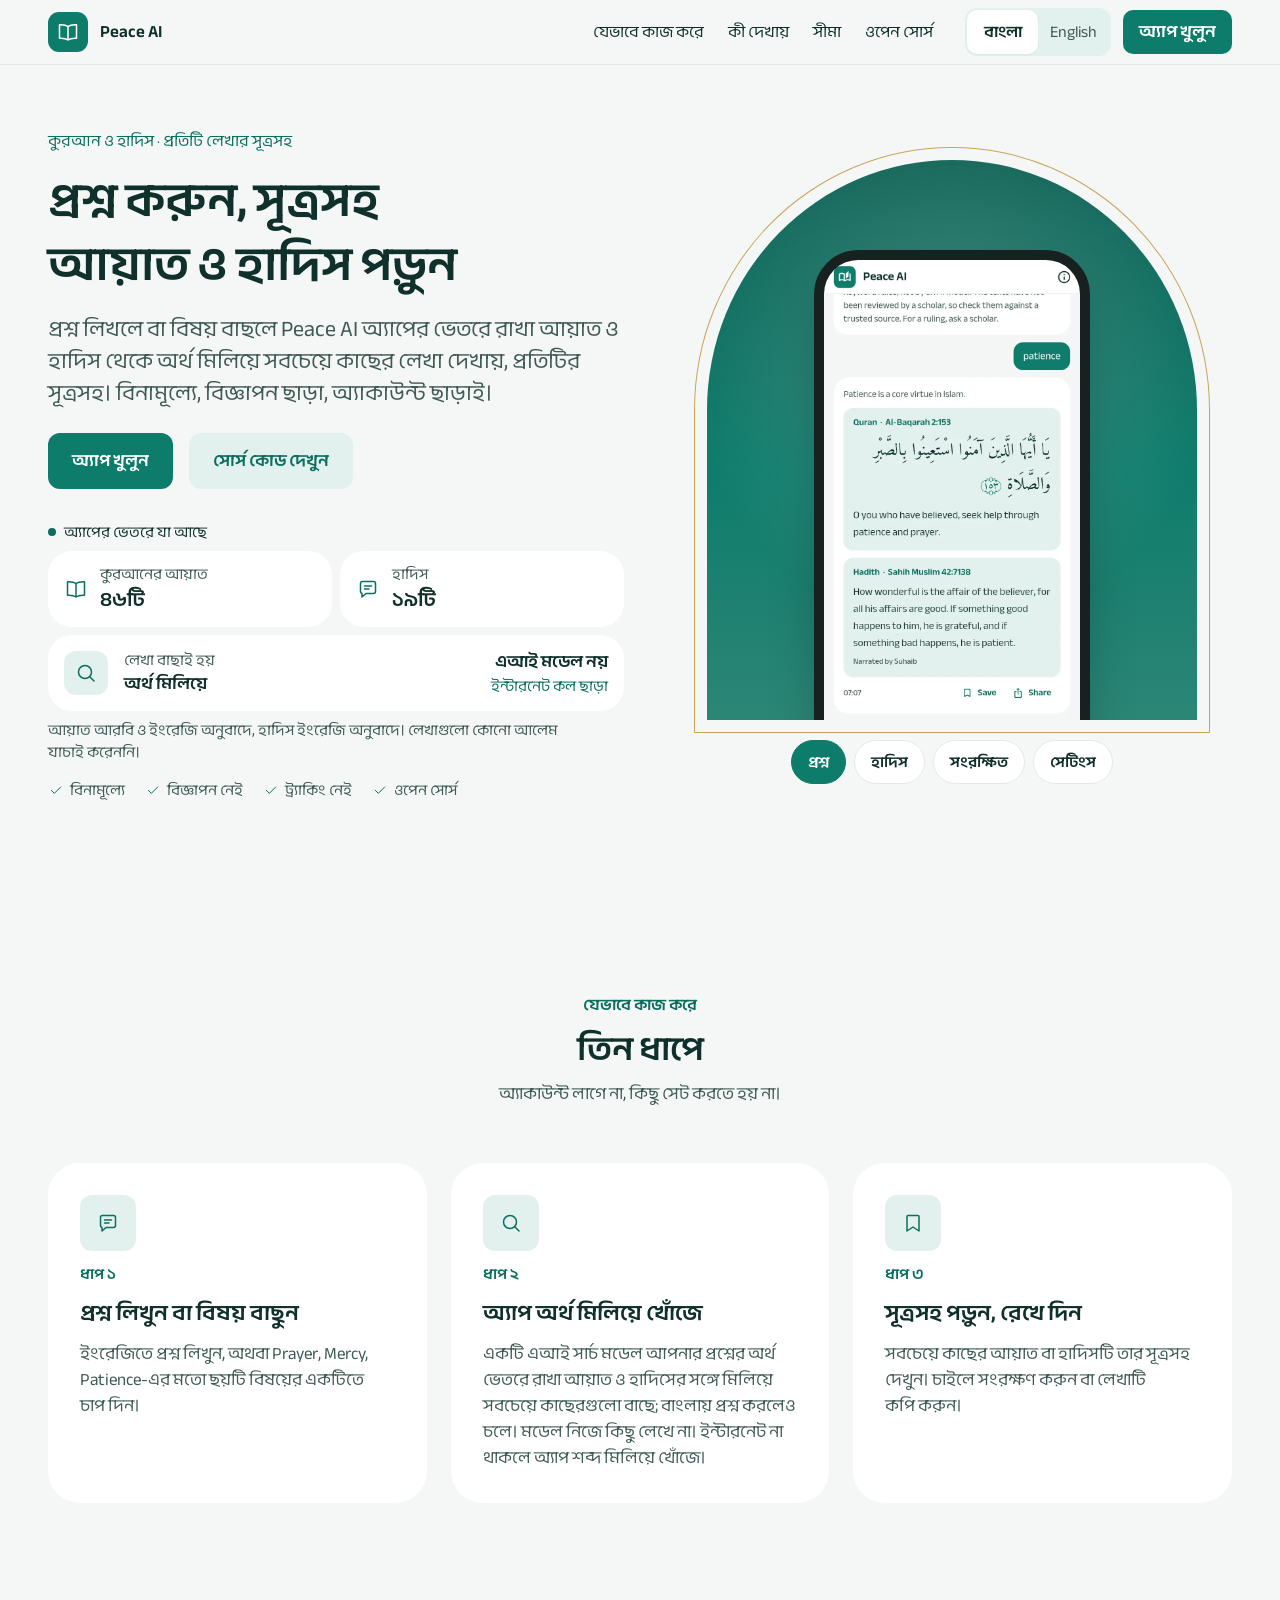
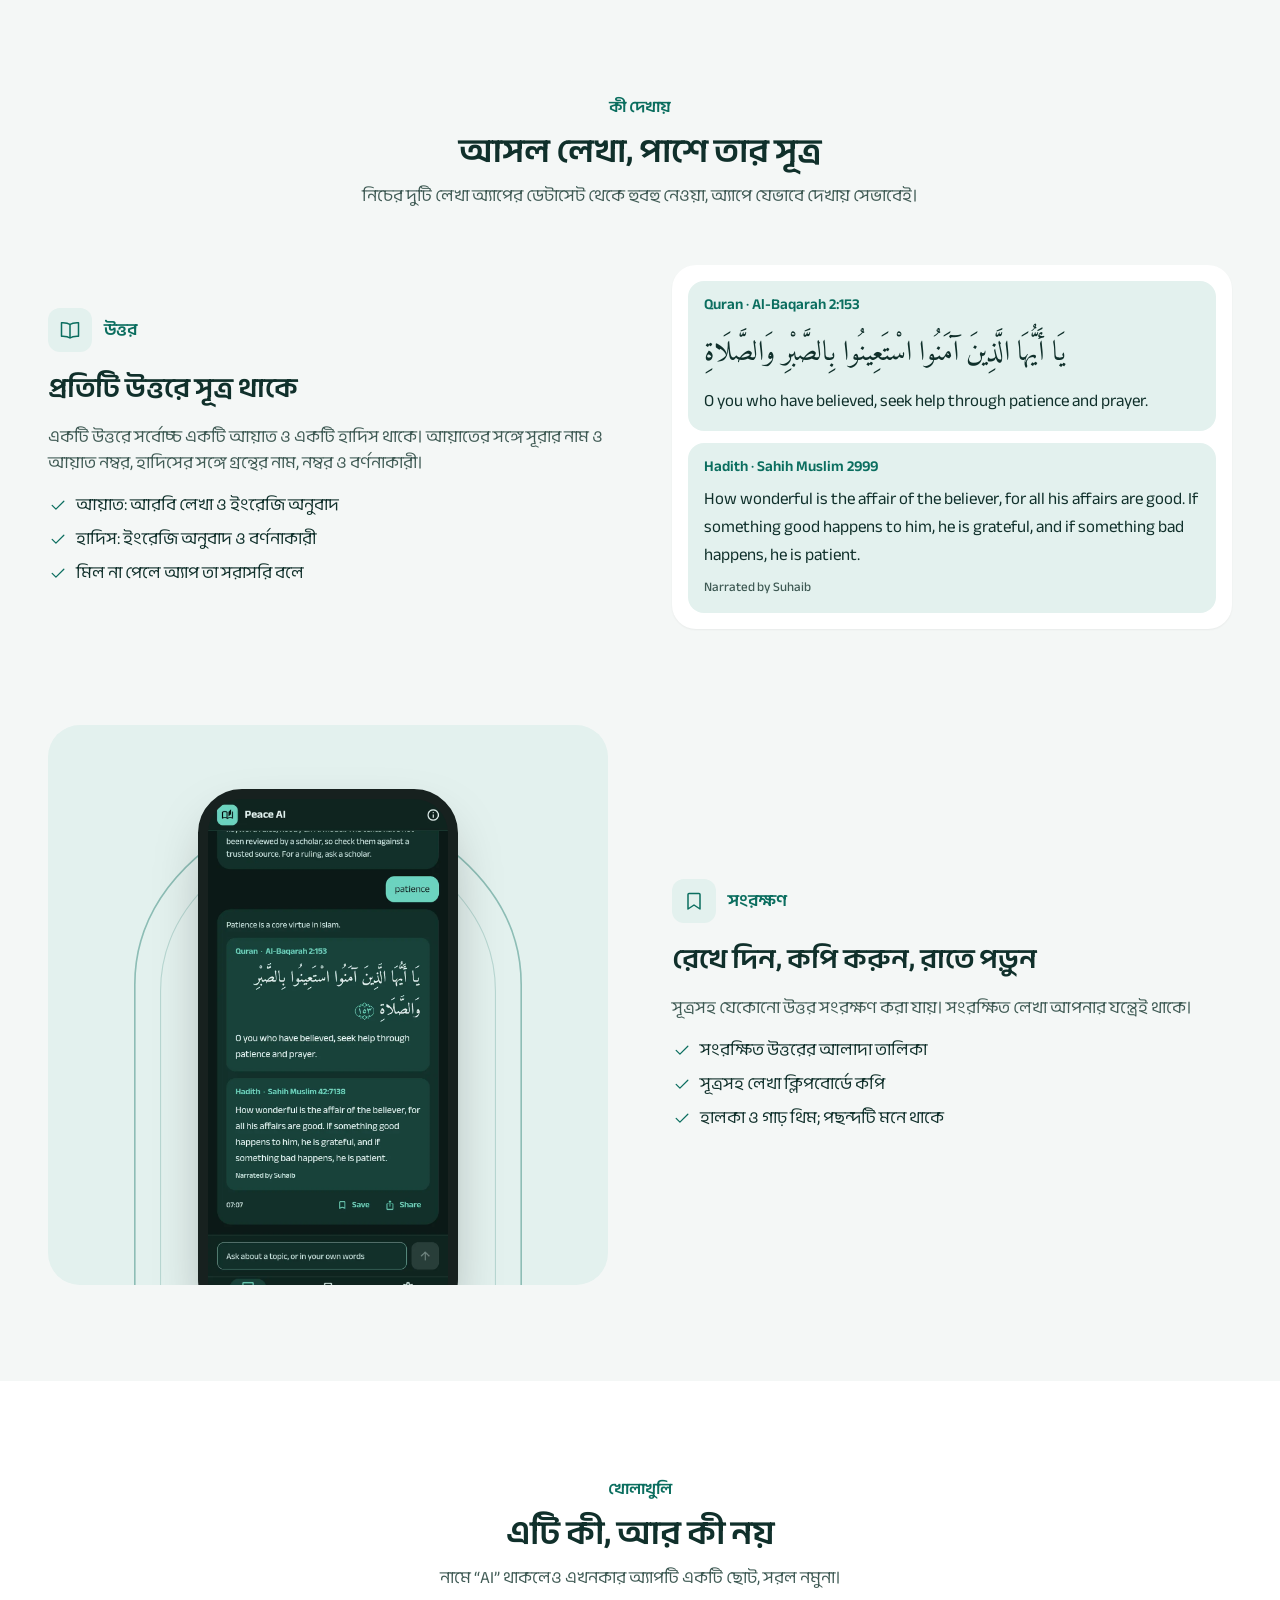
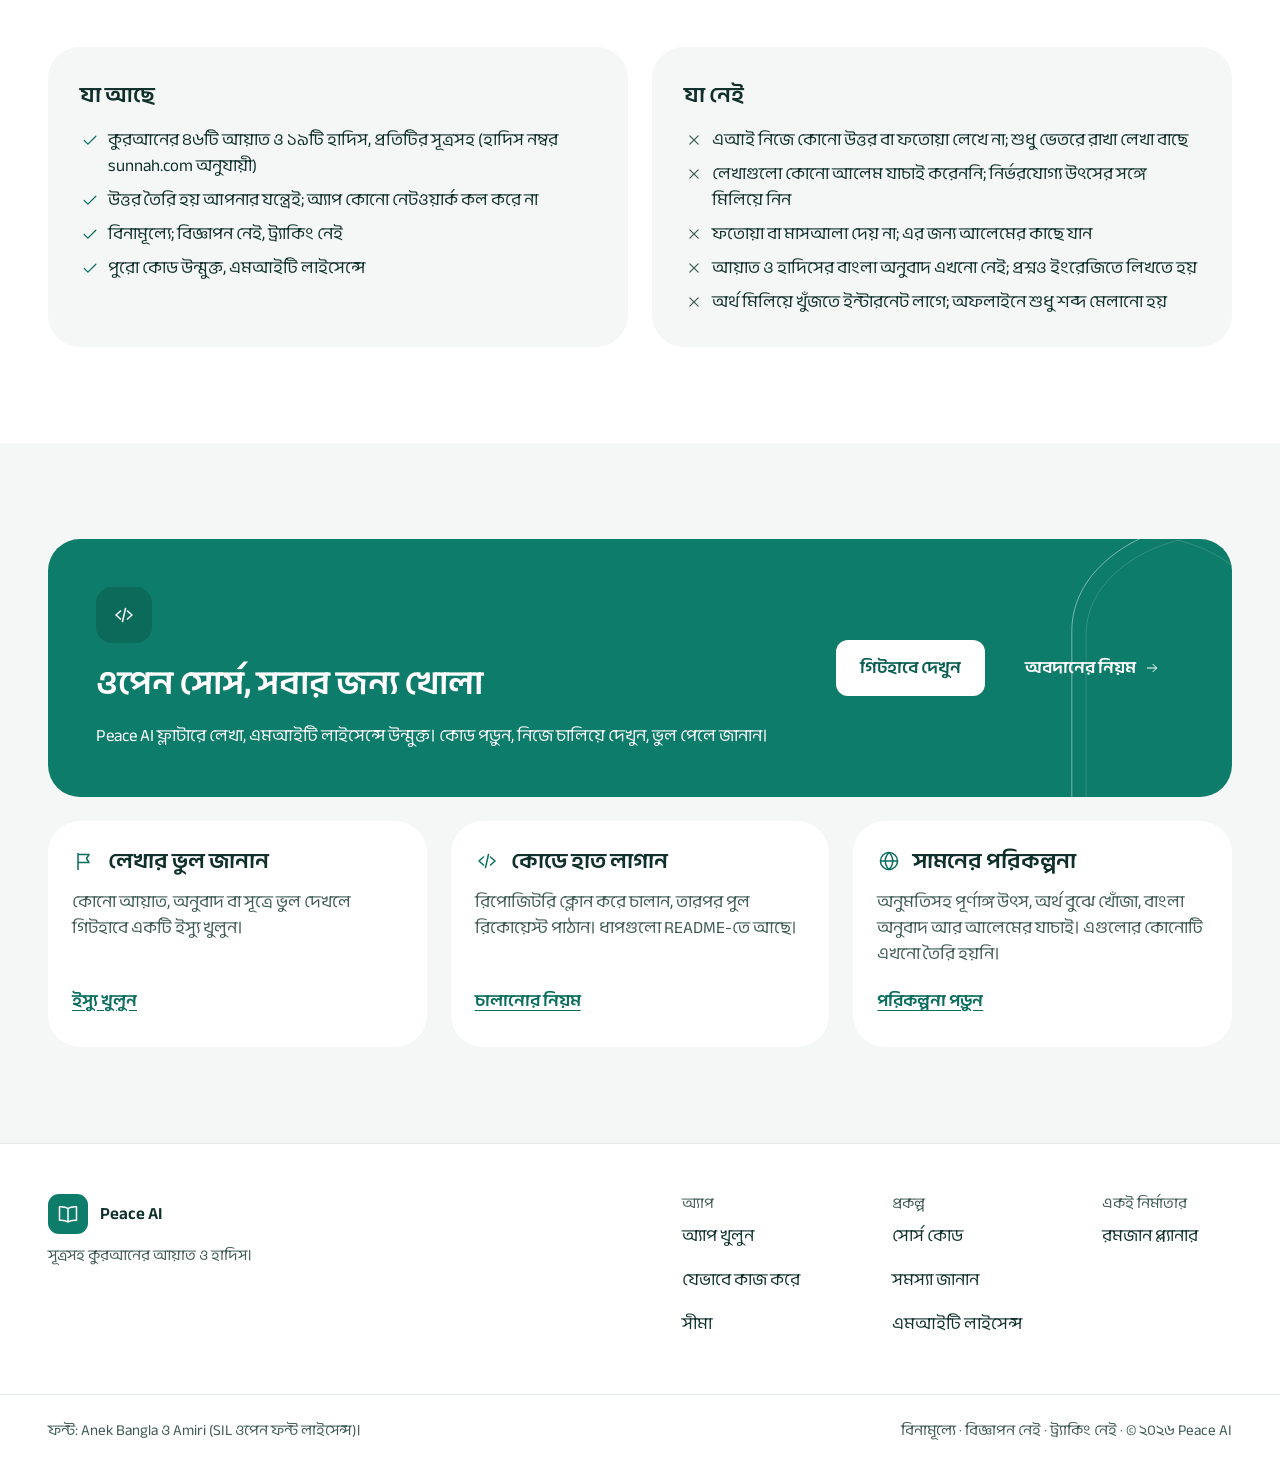
==== commit 7ce1e849: "fix: correct hadith references to sunnah.com numbering A check against sunnah.com found 17 of 20 ref" ====
--- a/site/index.html
+++ b/site/index.html
@@ -4,7 +4,7 @@
   <meta charset="utf-8">
   <meta name="viewport" content="width=device-width, initial-scale=1">
   <title>Peace AI: সূত্রসহ কুরআনের আয়াত ও হাদিস</title>
-  <meta name="description" content="প্রশ্ন লিখলে Peace AI অ্যাপের ভেতরে রাখা ৪৬টি আয়াত ও ২০টি হাদিস থেকে শব্দ মিলিয়ে লেখা দেখায়, প্রতিটির সূত্রসহ। বিনামূল্যে, বিজ্ঞাপন ও ট্র্যাকিং ছাড়া, ওপেন সোর্স।">
+  <meta name="description" content="প্রশ্ন লিখলে Peace AI অ্যাপের ভেতরে রাখা ৪৬টি আয়াত ও ১৯টি হাদিস থেকে অর্থ মিলিয়ে লেখা দেখায়, প্রতিটির সূত্রসহ। বিনামূল্যে, বিজ্ঞাপন ও ট্র্যাকিং ছাড়া, ওপেন সোর্স।">
   <meta name="theme-color" content="#0E7C6B">
   <link rel="preload" href="assets/fonts/anek-bangla-bengali-wght-normal.woff2" as="font" type="font/woff2" crossorigin>
   <link rel="stylesheet" href="styles.css">
@@ -54,7 +54,7 @@
     <div class="hero-text">
       <p class="eyebrow" data-i="heroEyebrow">কুরআন ও হাদিস · প্রতিটি লেখার সূত্রসহ</p>
       <h1 id="hero-title" data-i="heroTitle">প্রশ্ন করুন, সূত্রসহ আয়াত ও হাদিস পড়ুন</h1>
-      <p class="lead" data-i="heroLead">প্রশ্ন লিখলে বা বিষয় বাছলে Peace AI অ্যাপের ভেতরে রাখা আয়াত ও হাদিস থেকে শব্দ মিলিয়ে লেখা দেখায়, প্রতিটির সূত্রসহ। বিনামূল্যে, বিজ্ঞাপন ছাড়া, অ্যাকাউন্ট ছাড়াই।</p>
+      <p class="lead" data-i="heroLead">প্রশ্ন লিখলে বা বিষয় বাছলে Peace AI অ্যাপের ভেতরে রাখা আয়াত ও হাদিস থেকে অর্থ মিলিয়ে সবচেয়ে কাছের লেখা দেখায়, প্রতিটির সূত্রসহ। বিনামূল্যে, বিজ্ঞাপন ছাড়া, অ্যাকাউন্ট ছাড়াই।</p>
       <div class="actions">
         <a class="btn btn-primary btn-lg" href="/app/" data-i="open">অ্যাপ খুলুন</a>
         <a class="btn btn-soft btn-lg" href="https://github.com/tahmidbintaslim/Peace-AI" data-i="source">সোর্স কোড দেখুন</a>
@@ -69,12 +69,12 @@
           </div>
           <div class="card fact">
             <svg class="ic ic-accent"><use href="#i-chat"/></svg>
-            <p><span class="small muted" data-i="factHadithLabel">হাদিস</span><strong data-i="factHadith">২০টি</strong></p>
+            <p><span class="small muted" data-i="factHadithLabel">হাদিস</span><strong data-i="factHadith">১৯টি</strong></p>
           </div>
         </div>
         <div class="card fact fact-wide">
           <span class="tile" aria-hidden="true"><svg class="ic"><use href="#i-search"/></svg></span>
-          <p><span class="small muted" data-i="factHowLabel">লেখা বাছাই হয়</span><strong data-i="factHow">শব্দ মিলিয়ে</strong></p>
+          <p><span class="small muted" data-i="factHowLabel">লেখা বাছাই হয়</span><strong data-i="factHow">অর্থ মিলিয়ে</strong></p>
           <p class="fact-end"><strong data-i="factNoAi">এআই মডেল নয়</strong><span class="small accent" data-i="factOffline">ইন্টারনেট কল ছাড়া</span></p>
         </div>
         <p class="small muted" data-i="factNote">আয়াত আরবি ও ইংরেজি অনুবাদে, হাদিস ইংরেজি অনুবাদে। লেখাগুলো কোনো আলেম যাচাই করেননি।</p>
@@ -119,8 +119,8 @@
       <li class="card step">
         <span class="tile tile-lg" aria-hidden="true"><svg class="ic"><use href="#i-search"/></svg></span>
         <p class="small accent strong" data-i="step2">ধাপ ২</p>
-        <h3 data-i="step2Title">অ্যাপ শব্দ মিলিয়ে খোঁজে</h3>
-        <p class="muted" data-i="step2Body">আপনার প্রশ্নের শব্দগুলো ভেতরে রাখা আয়াত ও হাদিসের অনুবাদের সঙ্গে মেলানো হয়। সবকিছু আপনার যন্ত্রেই ঘটে।</p>
+        <h3 data-i="step2Title">অ্যাপ অর্থ মিলিয়ে খোঁজে</h3>
+        <p class="muted" data-i="step2Body">একটি এআই সার্চ মডেল আপনার প্রশ্নের অর্থ ভেতরে রাখা আয়াত ও হাদিসের সঙ্গে মিলিয়ে সবচেয়ে কাছেরগুলো বাছে; বাংলায় প্রশ্ন করলেও চলে। মডেল নিজে কিছু লেখে না। ইন্টারনেট না থাকলে অ্যাপ শব্দ মিলিয়ে খোঁজে।</p>
       </li>
       <li class="card step">
         <span class="tile tile-lg" aria-hidden="true"><svg class="ic"><use href="#i-bookmark"/></svg></span>
@@ -158,7 +158,7 @@
               <p class="reading" lang="en">O you who have believed, seek help through patience and prayer.</p>
             </div>
             <div class="source">
-              <p class="source-ref" lang="en">Hadith · Sahih Muslim 42:7138</p>
+              <p class="source-ref" lang="en">Hadith · Sahih Muslim 2999</p>
               <p class="reading" lang="en">How wonderful is the affair of the believer, for all his affairs are good. If something good happens to him, he is grateful, and if something bad happens, he is patient.</p>
               <p class="caption muted" lang="en">Narrated by Suhaib</p>
             </div>
@@ -201,7 +201,7 @@
         <div class="card card-page">
           <h3 data-i="isTitle">যা আছে</h3>
           <ul class="ticks">
-            <li><svg class="ic ic-accent"><use href="#i-check"/></svg><span data-i="is1">কুরআনের ৪৬টি আয়াত ও ২০টি হাদিস, প্রতিটির সূত্রসহ</span></li>
+            <li><svg class="ic ic-accent"><use href="#i-check"/></svg><span data-i="is1">কুরআনের ৪৬টি আয়াত ও ১৯টি হাদিস, প্রতিটির সূত্রসহ (হাদিস নম্বর sunnah.com অনুযায়ী)</span></li>
             <li><svg class="ic ic-accent"><use href="#i-check"/></svg><span data-i="is2">উত্তর তৈরি হয় আপনার যন্ত্রেই; অ্যাপ কোনো নেটওয়ার্ক কল করে না</span></li>
             <li><svg class="ic ic-accent"><use href="#i-check"/></svg><span data-i="is3">বিনামূল্যে; বিজ্ঞাপন নেই, ট্র্যাকিং নেই</span></li>
             <li><svg class="ic ic-accent"><use href="#i-check"/></svg><span data-i="is4">পুরো কোড উন্মুক্ত, এমআইটি লাইসেন্সে</span></li>
@@ -210,11 +210,11 @@
         <div class="card card-page">
           <h3 data-i="notTitle">যা নেই</h3>
           <ul class="ticks ticks-no">
-            <li><svg class="ic"><use href="#i-cross"/></svg><span data-i="not1">কোনো এআই মডেল নেই; লেখা বাছাই হয় শব্দ মেলানোর নিয়মে</span></li>
+            <li><svg class="ic"><use href="#i-cross"/></svg><span data-i="not1">এআই নিজে কোনো উত্তর বা ফতোয়া লেখে না; শুধু ভেতরে রাখা লেখা বাছে</span></li>
             <li><svg class="ic"><use href="#i-cross"/></svg><span data-i="not2">লেখাগুলো কোনো আলেম যাচাই করেননি; নির্ভরযোগ্য উৎসের সঙ্গে মিলিয়ে নিন</span></li>
             <li><svg class="ic"><use href="#i-cross"/></svg><span data-i="not3">ফতোয়া বা মাসআলা দেয় না; এর জন্য আলেমের কাছে যান</span></li>
             <li><svg class="ic"><use href="#i-cross"/></svg><span data-i="not4">আয়াত ও হাদিসের বাংলা অনুবাদ এখনো নেই; প্রশ্নও ইংরেজিতে লিখতে হয়</span></li>
-            <li><svg class="ic"><use href="#i-cross"/></svg><span data-i="not5">অর্থ বুঝে খোঁজে না; প্রশ্নের শব্দ লেখায় না থাকলে মিল পায় না</span></li>
+            <li><svg class="ic"><use href="#i-cross"/></svg><span data-i="not5">অর্থ মিলিয়ে খুঁজতে ইন্টারনেট লাগে; অফলাইনে শুধু শব্দ মেলানো হয়</span></li>
           </ul>
         </div>
       </div>
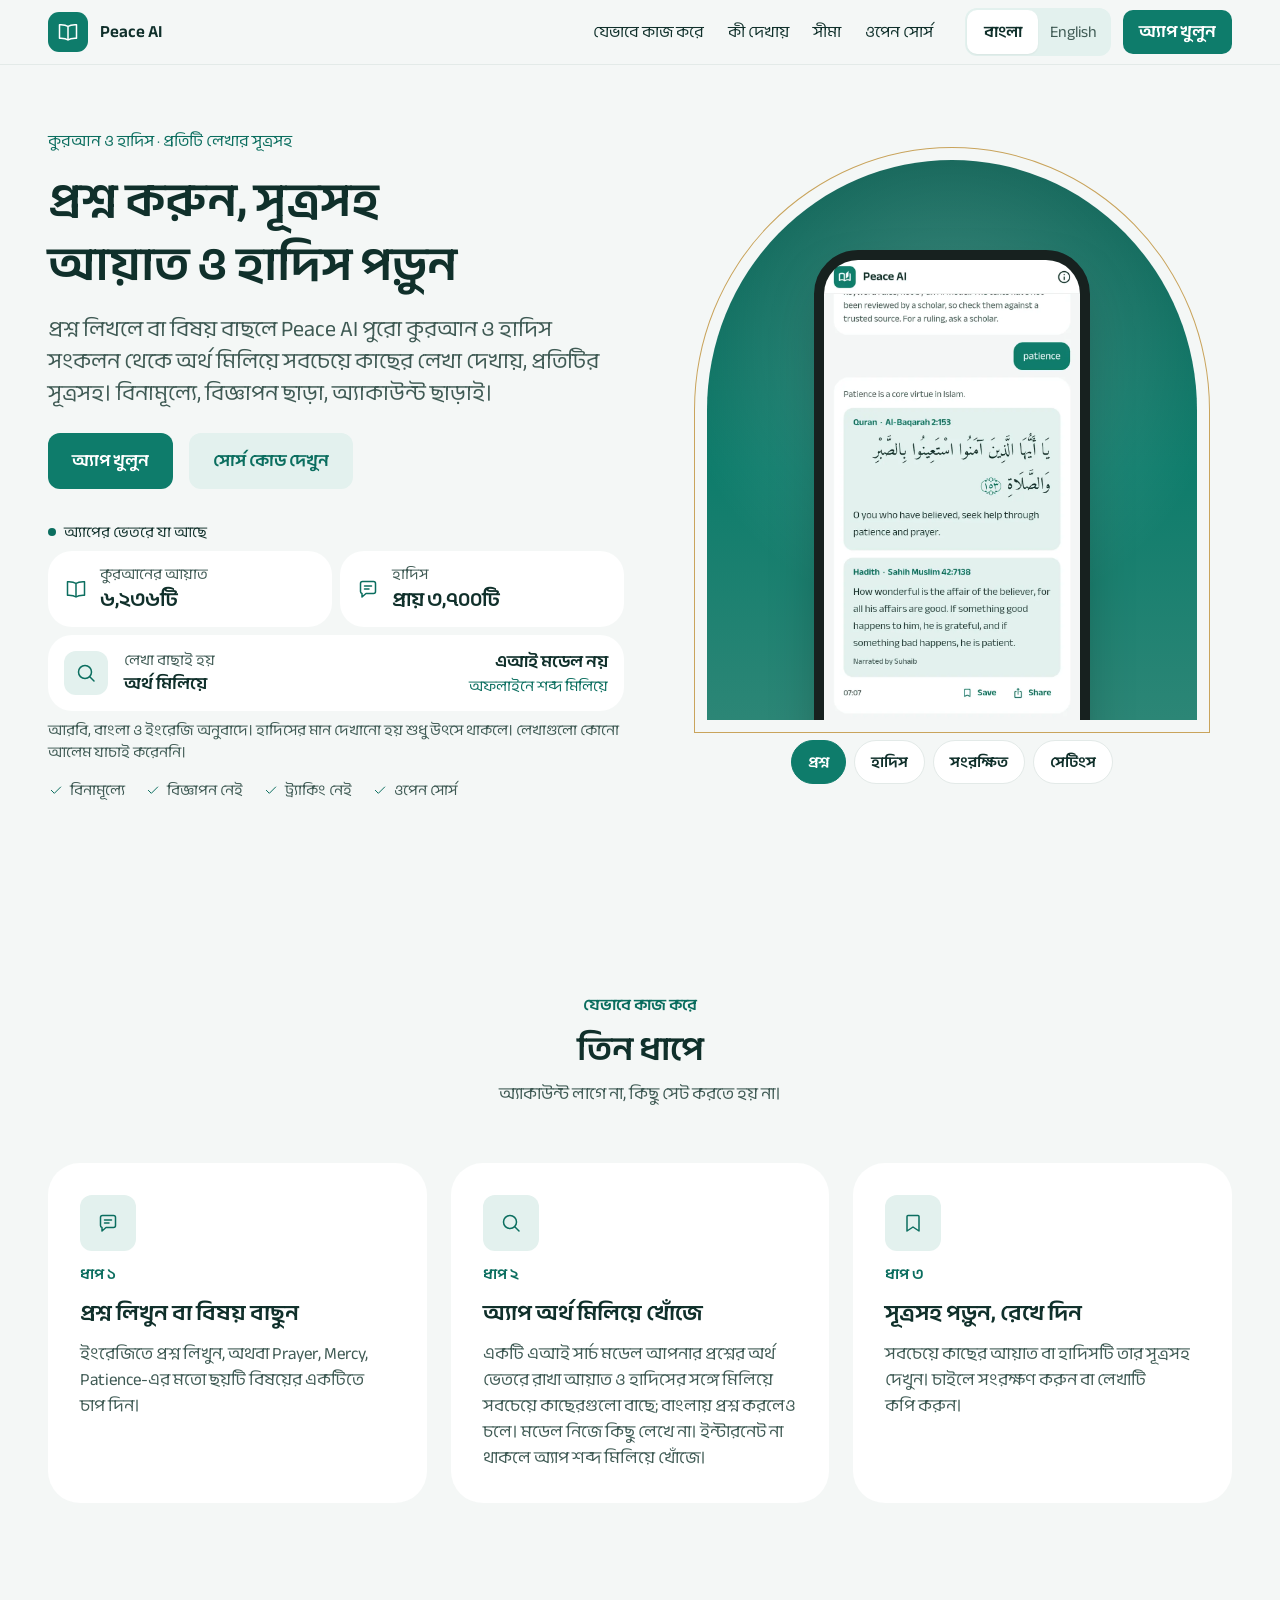
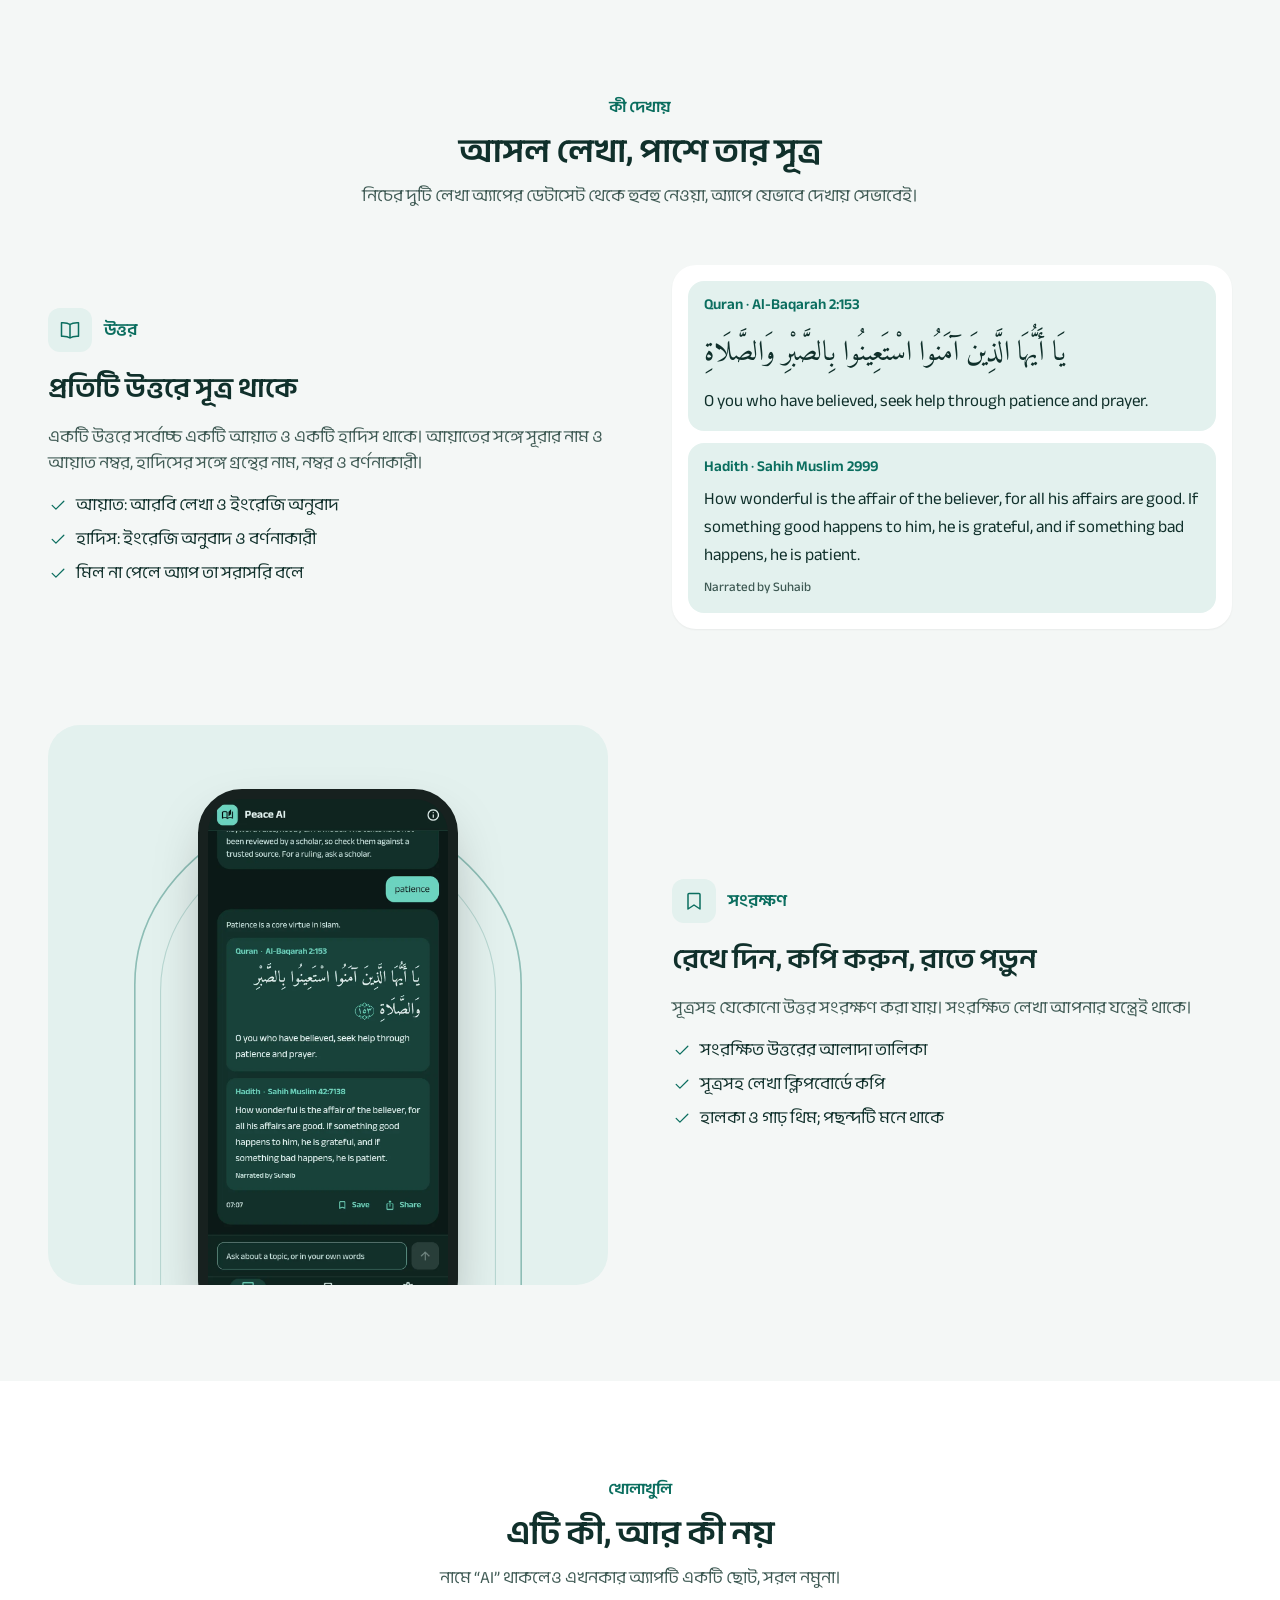
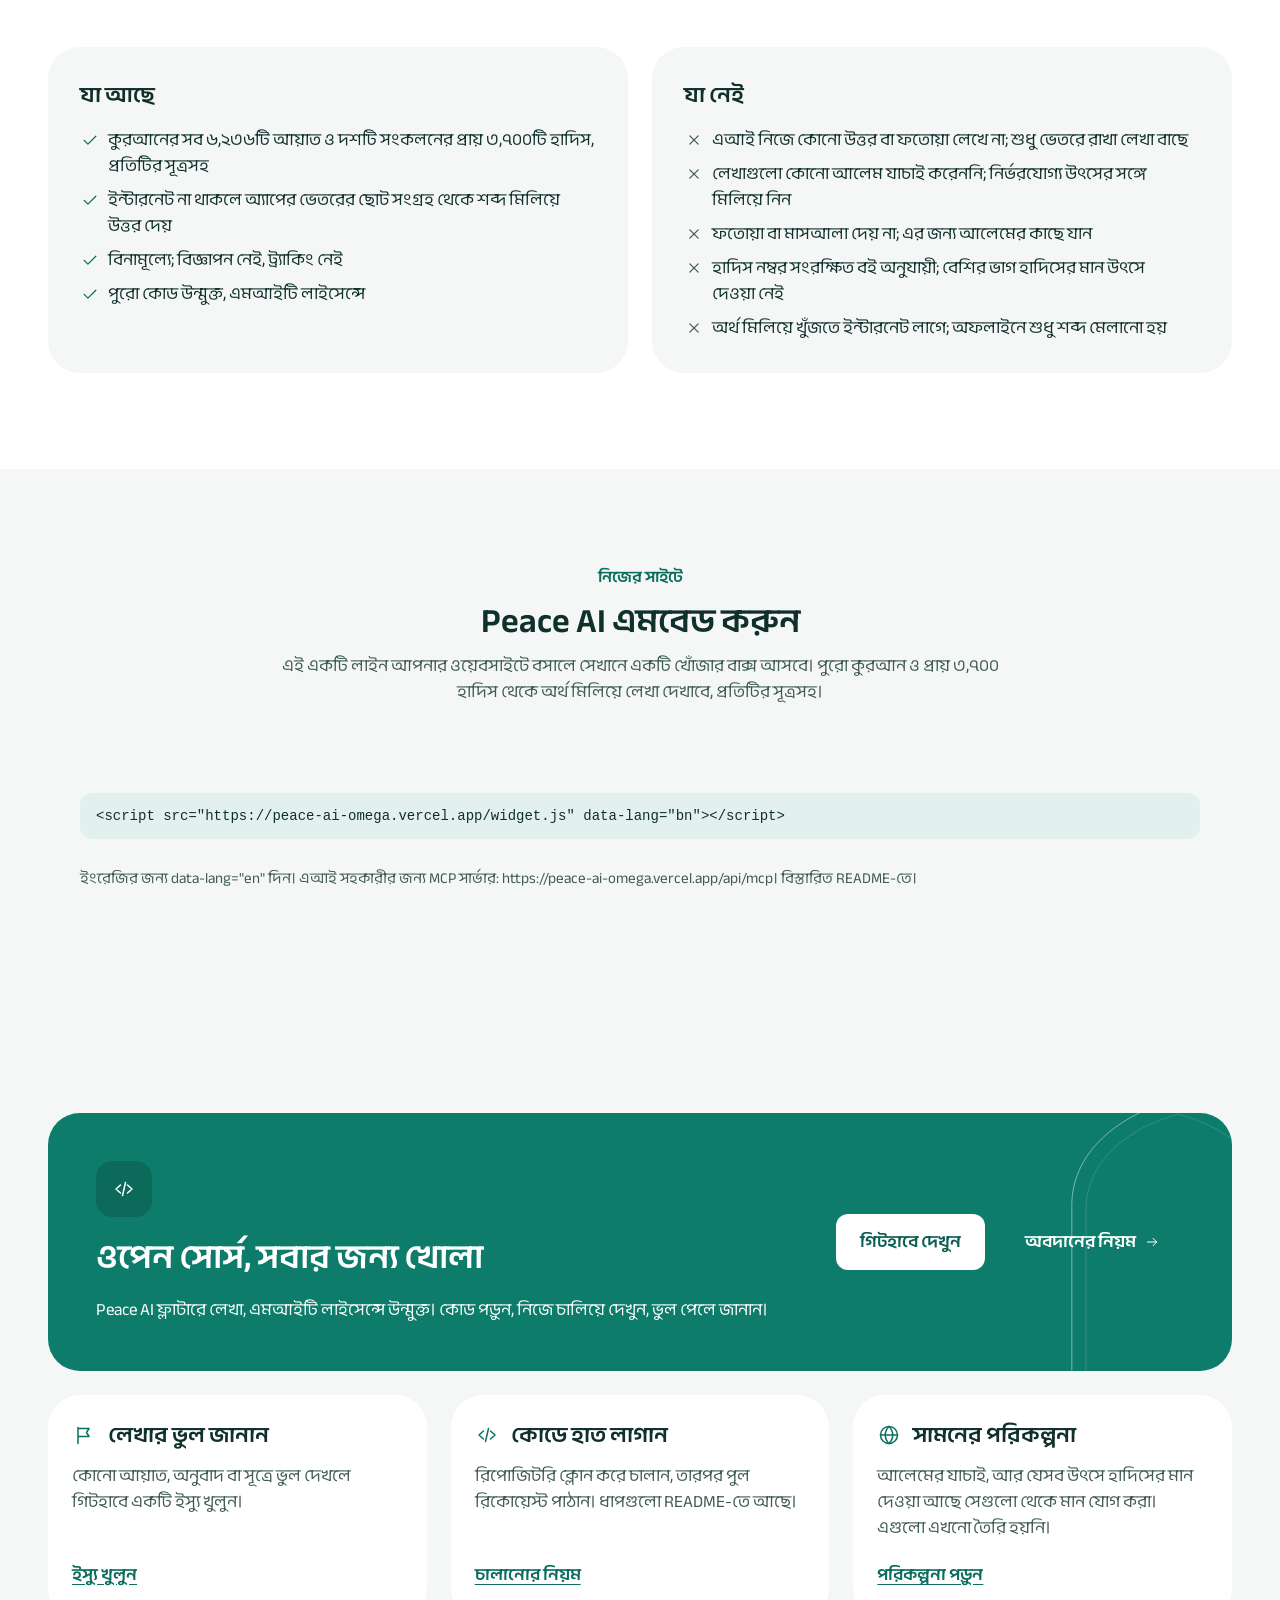
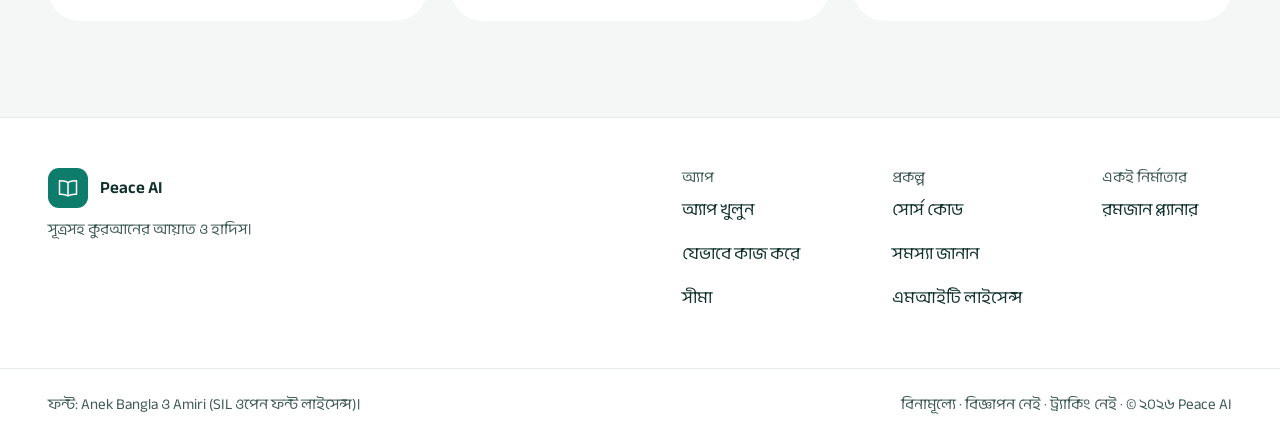
==== commit de3dec2a: "Search the whole Quran and hadith via peace-api; add MCP server and widget - api/search.mjs is now a" ====
--- a/site/index.html
+++ b/site/index.html
@@ -54,7 +54,7 @@
     <div class="hero-text">
       <p class="eyebrow" data-i="heroEyebrow">কুরআন ও হাদিস · প্রতিটি লেখার সূত্রসহ</p>
       <h1 id="hero-title" data-i="heroTitle">প্রশ্ন করুন, সূত্রসহ আয়াত ও হাদিস পড়ুন</h1>
-      <p class="lead" data-i="heroLead">প্রশ্ন লিখলে বা বিষয় বাছলে Peace AI অ্যাপের ভেতরে রাখা আয়াত ও হাদিস থেকে অর্থ মিলিয়ে সবচেয়ে কাছের লেখা দেখায়, প্রতিটির সূত্রসহ। বিনামূল্যে, বিজ্ঞাপন ছাড়া, অ্যাকাউন্ট ছাড়াই।</p>
+      <p class="lead" data-i="heroLead">প্রশ্ন লিখলে বা বিষয় বাছলে Peace AI পুরো কুরআন ও হাদিস সংকলন থেকে অর্থ মিলিয়ে সবচেয়ে কাছের লেখা দেখায়, প্রতিটির সূত্রসহ। বিনামূল্যে, বিজ্ঞাপন ছাড়া, অ্যাকাউন্ট ছাড়াই।</p>
       <div class="actions">
         <a class="btn btn-primary btn-lg" href="/app/" data-i="open">অ্যাপ খুলুন</a>
         <a class="btn btn-soft btn-lg" href="https://github.com/tahmidbintaslim/Peace-AI" data-i="source">সোর্স কোড দেখুন</a>
@@ -65,19 +65,19 @@
         <div class="fact-pair">
           <div class="card fact">
             <svg class="ic ic-accent"><use href="#i-book"/></svg>
-            <p><span class="small muted" data-i="factVersesLabel">কুরআনের আয়াত</span><strong data-i="factVerses">৪৬টি</strong></p>
+            <p><span class="small muted" data-i="factVersesLabel">কুরআনের আয়াত</span><strong data-i="factVerses">৬,২৩৬টি</strong></p>
           </div>
           <div class="card fact">
             <svg class="ic ic-accent"><use href="#i-chat"/></svg>
-            <p><span class="small muted" data-i="factHadithLabel">হাদিস</span><strong data-i="factHadith">১৯টি</strong></p>
+            <p><span class="small muted" data-i="factHadithLabel">হাদিস</span><strong data-i="factHadith">প্রায় ৩,৭০০টি</strong></p>
           </div>
         </div>
         <div class="card fact fact-wide">
           <span class="tile" aria-hidden="true"><svg class="ic"><use href="#i-search"/></svg></span>
           <p><span class="small muted" data-i="factHowLabel">লেখা বাছাই হয়</span><strong data-i="factHow">অর্থ মিলিয়ে</strong></p>
-          <p class="fact-end"><strong data-i="factNoAi">এআই মডেল নয়</strong><span class="small accent" data-i="factOffline">ইন্টারনেট কল ছাড়া</span></p>
-        </div>
-        <p class="small muted" data-i="factNote">আয়াত আরবি ও ইংরেজি অনুবাদে, হাদিস ইংরেজি অনুবাদে। লেখাগুলো কোনো আলেম যাচাই করেননি।</p>
+          <p class="fact-end"><strong data-i="factNoAi">এআই মডেল নয়</strong><span class="small accent" data-i="factOffline">অফলাইনে শব্দ মিলিয়ে</span></p>
+        </div>
+        <p class="small muted" data-i="factNote">আরবি, বাংলা ও ইংরেজি অনুবাদে। হাদিসের মান দেখানো হয় শুধু উৎসে থাকলে। লেখাগুলো কোনো আলেম যাচাই করেননি।</p>
       </section>
 
       <ul class="ticks-row">
@@ -201,8 +201,8 @@
         <div class="card card-page">
           <h3 data-i="isTitle">যা আছে</h3>
           <ul class="ticks">
-            <li><svg class="ic ic-accent"><use href="#i-check"/></svg><span data-i="is1">কুরআনের ৪৬টি আয়াত ও ১৯টি হাদিস, প্রতিটির সূত্রসহ (হাদিস নম্বর sunnah.com অনুযায়ী)</span></li>
-            <li><svg class="ic ic-accent"><use href="#i-check"/></svg><span data-i="is2">উত্তর তৈরি হয় আপনার যন্ত্রেই; অ্যাপ কোনো নেটওয়ার্ক কল করে না</span></li>
+            <li><svg class="ic ic-accent"><use href="#i-check"/></svg><span data-i="is1">কুরআনের সব ৬,২৩৬টি আয়াত ও দশটি সংকলনের প্রায় ৩,৭০০টি হাদিস, প্রতিটির সূত্রসহ</span></li>
+            <li><svg class="ic ic-accent"><use href="#i-check"/></svg><span data-i="is2">ইন্টারনেট না থাকলে অ্যাপের ভেতরের ছোট সংগ্রহ থেকে শব্দ মিলিয়ে উত্তর দেয়</span></li>
             <li><svg class="ic ic-accent"><use href="#i-check"/></svg><span data-i="is3">বিনামূল্যে; বিজ্ঞাপন নেই, ট্র্যাকিং নেই</span></li>
             <li><svg class="ic ic-accent"><use href="#i-check"/></svg><span data-i="is4">পুরো কোড উন্মুক্ত, এমআইটি লাইসেন্সে</span></li>
           </ul>
@@ -213,11 +213,23 @@
             <li><svg class="ic"><use href="#i-cross"/></svg><span data-i="not1">এআই নিজে কোনো উত্তর বা ফতোয়া লেখে না; শুধু ভেতরে রাখা লেখা বাছে</span></li>
             <li><svg class="ic"><use href="#i-cross"/></svg><span data-i="not2">লেখাগুলো কোনো আলেম যাচাই করেননি; নির্ভরযোগ্য উৎসের সঙ্গে মিলিয়ে নিন</span></li>
             <li><svg class="ic"><use href="#i-cross"/></svg><span data-i="not3">ফতোয়া বা মাসআলা দেয় না; এর জন্য আলেমের কাছে যান</span></li>
-            <li><svg class="ic"><use href="#i-cross"/></svg><span data-i="not4">আয়াত ও হাদিসের বাংলা অনুবাদ এখনো নেই; প্রশ্নও ইংরেজিতে লিখতে হয়</span></li>
+            <li><svg class="ic"><use href="#i-cross"/></svg><span data-i="not4">হাদিস নম্বর সংরক্ষিত বই অনুযায়ী; বেশির ভাগ হাদিসের মান উৎসে দেওয়া নেই</span></li>
             <li><svg class="ic"><use href="#i-cross"/></svg><span data-i="not5">অর্থ মিলিয়ে খুঁজতে ইন্টারনেট লাগে; অফলাইনে শুধু শব্দ মেলানো হয়</span></li>
           </ul>
         </div>
       </div>
+    </div>
+  </section>
+
+  <section class="wrap section" id="embed" aria-labelledby="embed-title">
+    <div class="head">
+      <p class="eyebrow strong" data-i="embedEyebrow">নিজের সাইটে</p>
+      <h2 id="embed-title" data-i="embedTitle">Peace AI এমবেড করুন</h2>
+      <p class="muted" data-i="embedSub">এই একটি লাইন আপনার ওয়েবসাইটে বসালে সেখানে একটি খোঁজার বাক্স আসবে। পুরো কুরআন ও প্রায় ৩,৭০০ হাদিস থেকে অর্থ মিলিয়ে লেখা দেখাবে, প্রতিটির সূত্রসহ।</p>
+    </div>
+    <div class="card card-page">
+      <pre class="snippet"><code>&lt;script src="https://peace-ai-omega.vercel.app/widget.js" data-lang="bn"&gt;&lt;/script&gt;</code></pre>
+      <p class="small muted" data-i="embedNote">ইংরেজির জন্য data-lang="en" দিন। এআই সহকারীর জন্য MCP সার্ভার: https://peace-ai-omega.vercel.app/api/mcp। বিস্তারিত README-তে।</p>
     </div>
   </section>
 
@@ -251,7 +263,7 @@
       </li>
       <li class="card">
         <h3><svg class="ic" aria-hidden="true"><use href="#i-globe"/></svg><span data-i="c3Title">সামনের পরিকল্পনা</span></h3>
-        <p class="muted" data-i="c3Body">অনুমতিসহ পূর্ণাঙ্গ উৎস, অর্থ বুঝে খোঁজা, বাংলা অনুবাদ আর আলেমের যাচাই। এগুলোর কোনোটি এখনো তৈরি হয়নি।</p>
+        <p class="muted" data-i="c3Body">আলেমের যাচাই, আর যেসব উৎসে হাদিসের মান দেওয়া আছে সেগুলো থেকে মান যোগ করা। এগুলো এখনো তৈরি হয়নি।</p>
         <a class="link" href="https://github.com/tahmidbintaslim/Peace-AI#direction" data-i="c3Link">পরিকল্পনা পড়ুন</a>
       </li>
     </ul>
--- a/site/styles.css
+++ b/site/styles.css
@@ -322,3 +322,12 @@
   .btn { transition: none; }
   .btn:active { transform: none; }
 }
+
+.snippet {
+  margin: 0 0 12px;
+  padding: 12px 16px;
+  overflow-x: auto;
+  background: var(--tonal);
+  border-radius: 12px;
+  font: 14px/22px ui-monospace, SFMono-Regular, Menlo, monospace;
+}
